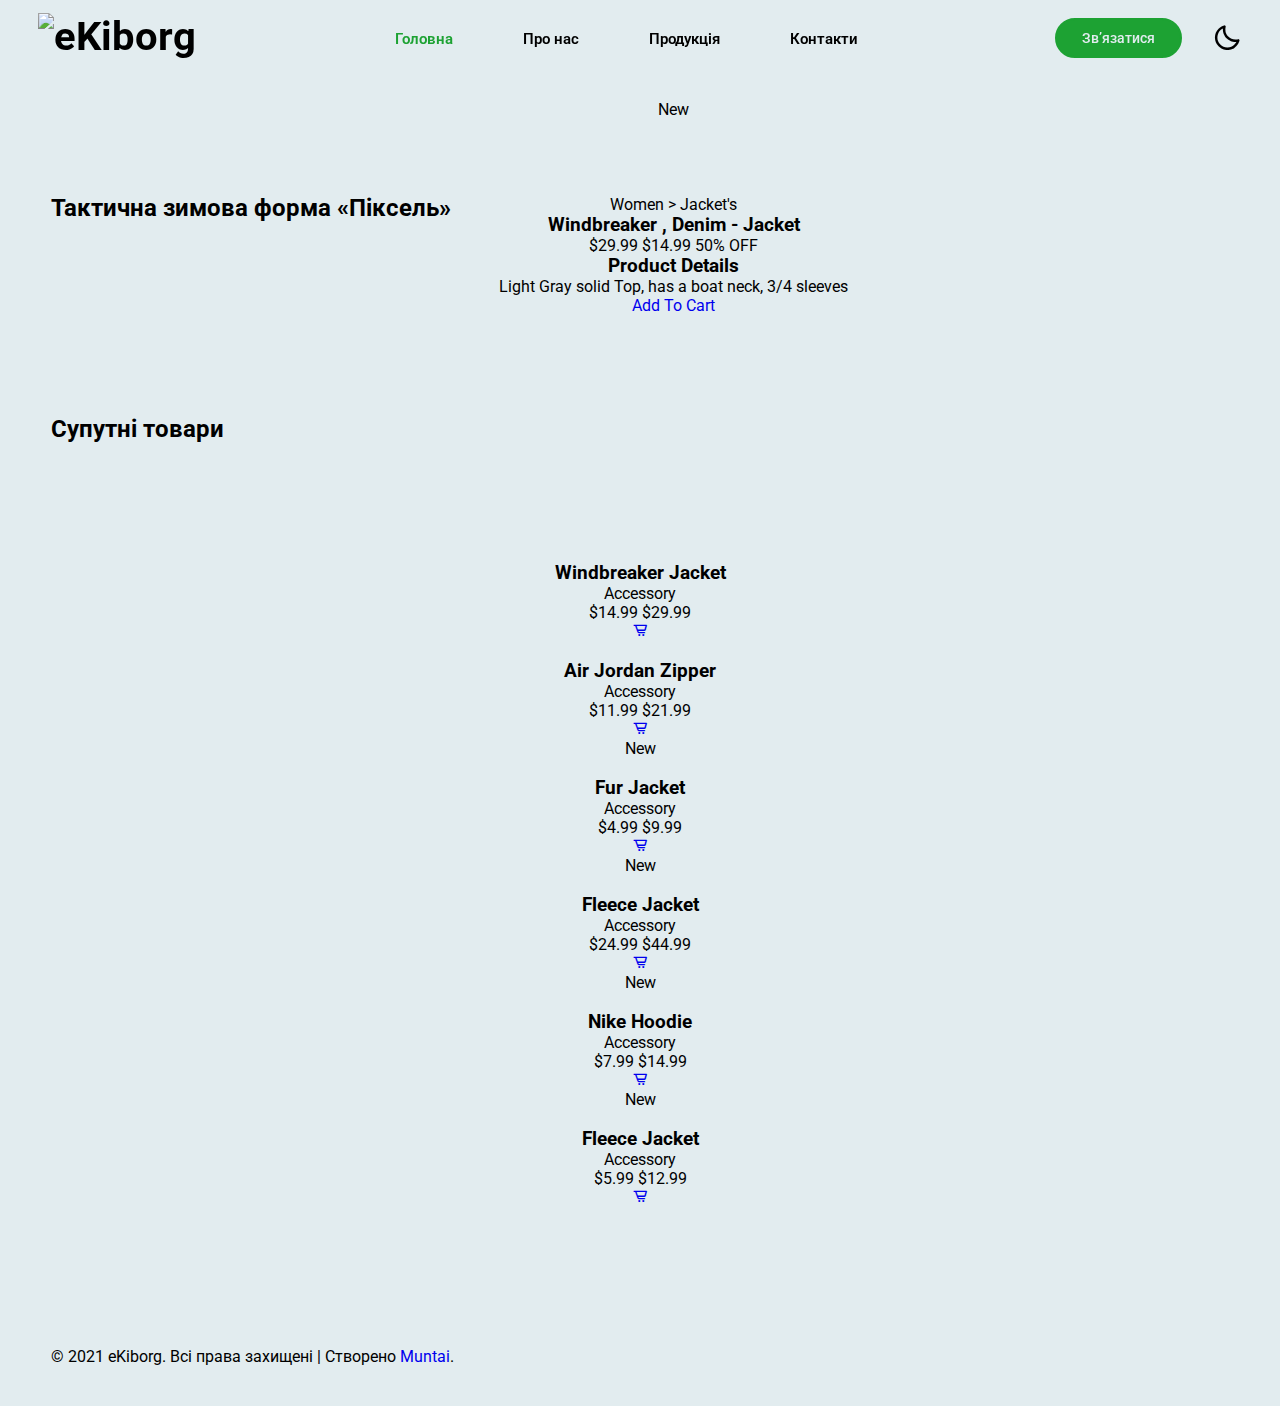
==== kostyum-zimovij.html @ 4fd0fb9d "in work1" ====
<!doctype html>
<html lang="en">
<head>
	<meta charset="UTF-8">
	<meta name="viewport"
	      content="width=device-width, user-scalable=no, initial-scale=1.0, maximum-scale=1.0, minimum-scale=1.0">
	<meta http-equiv="X-UA-Compatible" content="ie=edge">

	<title>eKiborg - Військова форма для захисників України | Тактична форма від українського виробника</title>
  <meta name="title" content="eKiborg - Військова форма для захисників України | Тактична форма від українського виробника">
  <meta name="description" content="Купити військову форму. Тактичний одяг високої якості вироблений в Україні. Ми працюємо тільки з якісними матеріалами, які проходять випробування вогнем і водою! Щоб наші воїни були на 100% захищені!">

  <link rel="stylesheet" href="./css/style.css">

	<!---box icons--->
	<link rel="stylesheet"
		  href="https://unpkg.com/boxicons@latest/css/boxicons.min.css">

	<!---google fonts--->
	<link rel="preconnect" href="https://fonts.googleapis.com">
	<link rel="preconnect" href="https://fonts.gstatic.com" crossorigin>
	<link href="https://fonts.googleapis.com/css2?family=Roboto:wght@100;300;400;500;700;900&display=swap" rel="stylesheet">
</head>
<body>
<!--header-->
	<header>
		<a href="index.html" class="logo">
			<img id="logo" src="./img/logo-ekiborg-black.svg" width="160" height="50" alt="eKiborg black">
		</a>
		<ul class="navlist">
			<li><a href="#" class="active">Головна</a></li>
			<li><a href="#about">Про нас</a></li>
			<li><a href="#shop">Продукція</a></li>
			<li><a href="#contact">Контакти</a></li>
		</ul>
		<div class="h-main">
			<a href="#contact" class="h-btn">Звʼязатися</a>
			<div class="bx bx-menu" id="menu-icon"></div>
			<div class="bx bx-moon" id="darkmode"></div>
		</div>
	</header>

  <!--=============== MAIN ===============-->

			<!--=============== DETAILS ===============-->
			<section class="details section container">
					<h2 class="breadcrumb__title">Тактична зимова форма «Піксель»</h2>
					
					<div class="details__container grid">
							<div class="product__images grid">
									<div class="product__img">
											<div class="details_img-tag">New</div>
											<img src="/img/details-1.png" alt="">
									</div>
									<div class="product__img">
											<img src="/img/details-2.png" alt="">
									</div>
									<div class="product__img">
											<img src="/img/details-3.png" alt="">
									</div>
									<div class="product__img">
											<img src="/img/details-4.png" alt="">
									</div>
							</div>

							<div class="product__info">
									<p class="details__subtitle">Women > Jacket's</p>
									<h3 class="details__title">Windbreaker , Denim - Jacket</h3>

									<div class="details__prices">
											<span class="details__price">$29.99</span>
											<span class="details__discount">$14.99</span>
											<span class="discount__percentage">50% OFF</span>
									</div>

									<div class="details__description">
											<h3 class="description__title">Product Details</h3>
											<div class="description__details">
													<p>Light Gray solid Top, has a boat neck, 3/4 sleeves</p>
											</div>
									</div>
									<a href="#" class="button">Add To Cart</a>
							</div>
					</div>
			</section>

			<!--=============== RELATED PRODUCTS ===============-->
			<section class="related__products section">
					<h2 class="section__title">Супутні товари</h2>

					<div class="new__container container">
							<div class="swiper new-swiper">
									<div class="swiper-wrapper">
											<!--NEW CONTENT 1-->
											<div class="new__content swiper-slide">
													<img src="assets/img/new-1.png" alt="" class="new__img">
													<h3 class="new__title">Windbreaker Jacket</h3>
													<span class="new__subtitle">Accessory</span>

													<div class="new__prices">
															<span class="new__price">$14.99</span>
															<span class="new__discount">$29.99</span>
													</div>

													<a href="details.html" class="button new__button">
															<i class="bx bx-cart-alt new__icon"></i>
													</a>
											</div>
											<!--NEW CONTENT 2-->
											<div class="new__content swiper-slide">
													<!--<div class="new__tag">New</div>-->
													<img src="assets/img/new-2.png" alt="" class="new__img">
													<h3 class="new__title">Air Jordan Zipper</h3>
													<span class="new__subtitle">Accessory</span>

													<div class="new__prices">
															<span class="new__price">$11.99</span>
															<span class="new__discount">$21.99</span>
													</div>

													<a href="details.html" class="button new__button">
															<i class="bx bx-cart-alt new__icon"></i>
													</a>
											</div>
											<!--NEW CONTENT 3-->
											<div class="new__content swiper-slide">
													<div class="new__tag">New</div>
													<img src="assets/img/new-3.png" alt="" class="new__img">
													<h3 class="new__title">Fur Jacket</h3>
													<span class="new__subtitle">Accessory</span>

													<div class="new__prices">
															<span class="new__price">$4.99</span>
															<span class="new__discount">$9.99</span>
													</div>

													<a href="details.html" class="button new__button">
															<i class="bx bx-cart-alt new__icon"></i>
													</a>
											</div>
											<!--NEW CONTENT 4-->
											<div class="new__content swiper-slide">
													<div class="new__tag">New</div>
													<img src="assets/img/new-4.png" alt="" class="new__img">
													<h3 class="new__title">Fleece Jacket</h3>
													<span class="new__subtitle">Accessory</span>

													<div class="new__prices">
															<span class="new__price">$24.99</span>
															<span class="new__discount">$44.99</span>
													</div>

													<a href="details.html" class="button new__button">
															<i class="bx bx-cart-alt new__icon"></i>
													</a>
											</div>
											<!--NEW CONTENT 5-->
											<div class="new__content swiper-slide">
													<div class="new__tag">New</div>
													<img src="assets/img/new-5.png" alt="" class="new__img">
													<h3 class="new__title">Nike Hoodie</h3>
													<span class="new__subtitle">Accessory</span>

													<div class="new__prices">
															<span class="new__price">$7.99</span>
															<span class="new__discount">$14.99</span>
													</div>

													<a href="details.html" class="button new__button">
															<i class="bx bx-cart-alt new__icon"></i>
													</a>
											</div>
											<!--NEW CONTENT 6-->
											<div class="new__content swiper-slide">
													<div class="new__tag">New</div>
													<img src="assets/img/new-6.png" alt="" class="new__img">
													<h3 class="new__title">Fleece Jacket</h3>
													<span class="new__subtitle">Accessory</span>

													<div class="new__prices">
															<span class="new__price">$5.99</span>
															<span class="new__discount">$12.99</span>
													</div>

													<a href="details.html" class="button new__button">
															<i class="bx bx-cart-alt new__icon"></i>
													</a>
											</div>
									</div>
							</div>
					</div>
			</section>


	<!--End section-->
	<section class="end">
		<div class="last-text">
			<p>&copy; 2021 eKiborg. Всі права захищені | Створено <a href="https://muntai.pp.ua" target="_blank" class="link">Muntai</a>.</p>
		</div>
	</section>
	
		<!---scroll top--->
		<!--<a href="#" class="scroll">
			<i class='bx bx-up-arrow-alt' ></i>
		</a>-->
	
	<script src="js/app.js"></script>
</body>
</html>
---- css/style.css ----
* {
	padding: 0;
	margin: 0;
	box-sizing: border-box;
	font-family: 'Roboto', sans-serif;
	text-decoration: none;
	list-style: none;
}

:root {
	--text-color: #000000;
	--bg-color: #e2ecef;
	--main-color: #1da233;
	--second-color: #fff;
	--other-color: #535353;
	--big-font: 5.5rem;
	--h2-font: 1.6rem;
	--p-font: 1.1rem;
}

body {
	background: var(--bg-color);
	color: var(--text-color);

}

header {
	position: fixed;
	top: 0;
	right: 0;
	z-index: 1000;
	width: 100%;
	display: flex;
	align-items: center;
	justify-content: space-between;
	padding: 27px 9%;
	transition: all ease .55s;
}

.logo {
	display: flex;
	align-items: center;
	color: var(--text-color);
	font-size: 40px;
	font-weight: bold;
}


.logo i {
	vertical-align: middle;
	color: var(--main-color);
	font-size: 35px;
	margin-right: 5px;
}

.navlist {
	display: flex;
}

.navlist a {
	font-size: var(--p-font);
	color: var(--text-color);
	font-weight: 600;
	margin: 0 35px;
	transition: all ease .55s;
}

.navlist a:hover {
	color: var(--main-color);
}

.navlist a.active {
	color: var(--main-color);
}

.h-main {
	display: flex;
	align-items: center;
}

.h-btn {
	display: inline-block;
	padding: 10px 25px;
	color: var(--bg-color);
	background: var(--main-color);
	font-size: 14px;
	font-weight: 500;
	border-radius: 25px;
	border: 2px solid var(--main-color);
	margin-right: 20px;
	transition: all ease .55s;
}

.h-btn:hover {
	background: transparent;
	border: 2px solid var(--text-color);
	color: var(--text-color);
}

#menu-icon {
	font-size: 40px;
	color: var(--text-color);
	z-index: 10001;
	cursor: pointer;
	margin: 15px;
	display: none;
}

#darkmode {
	font-size: 30px;
	cursor: pointer;
	color: var(--text-color);
	margin-left: 10px;
}

section{
	padding: 70px 14% 60px;
}

.hero {
	position: relative;
	width: 100%;
	height: 100vh;
	display: grid;
	grid-template-columns: repeat(2, 1fr);
	align-items: center;
	gap: 1rem;
	/*margin-block-start: 32px;*/
}

.hero-img {
	height: 800px;
	width: 800px;
}

.hero-img img {
	width: 100%;
	height: 100%;
	object-fit: contain;
}

.hero-in {
	display: grid;
	grid-template-columns: repeat(auto-fit, minmax(100px, auto));
	align-items: center;
	text-align: center;
	gap: 40px;
}

.hero-text h1 {
	font-size: var(--big-font);
	line-height: 0.9;
	font-weight: 800;
	margin-bottom: 30px;
}

.hero-text h4 {
	margin: 5px 0 20px;
	color: var(--main-color);
	text-transform: uppercase;
	letter-spacing: 10px;
	font-size: 22px;
	font-weight: 400;
}

.hero-text p {
	color: var(--text-color);
	font-size: var(--p-font);
	font-weight: 500;
	line-height: 26px;
	max-width: 550px;
	margin-bottom: 2rem;
}

#hero .scroll {
	display: none;
}

.btn{
	display: inline-block;
	padding: 15px 35px;
	background: var(--other-color);
	color: var(--main-color);
	font-size: var(--p-font);
	font-weight: 500;
	letter-spacing: 1px;
	border-radius: 3rem;
	transition: all .50s ease;
}
.btn i{
	vertical-align: middle;
	margin-left: 9px;
	font-size: 22px;
}
.btn:hover{
	background: var(--main-color);
	color: var(--bg-color);
	box-shadow: var(--main-color) 0px 1px 25px;
}

.box {
	background: var(--second-color);
	padding: 25px 40px;
	border-radius: 2rem;
	box-shadow: rgba(33, 35, 38, 0.1) opx 10px 10px -10px;
	transition: all ease .55s;
	cursor: pointer;
}

.box img {
	max-width: 100%;
	height: auto;
	height: auto;
	border-radius: 2rem;
	margin-bottom: 10px;
}

.box h3 {
	font-size: 17px;
	font-weight: 600;
	margin-bottom: 7px;
}

.box h5 {
	color: var(--main-color);
	font-size: 15px;
	font-weight: 400;
	letter-spacing: 4px;
	margin-bottom: 10px;
}
.box h6 {
	font-size: 18px;
}

.box:hover {
	transform: translateY(-5px) scale(1.1);
}

.down-arrow {
	position: absolute;
	bottom: 3.5rem;
	right: 9%;
}

.down-arrow i {
	padding: 14px;
	color: var(--bg-color);
	background: var(--text-color);
	font-size: 25px;
	border-radius: 3rem;
	cursor: pointer;
	transition: all ease .55s;
}

.down-arrow i:hover {
	color: var(--text-color);
	background: var(--main-color);
	transform: translateY(5px);
}

body.color {
	--text-color: #fff;
	--bg-color: #08162a;
	--second-color: #2b3544;
}

/*Body*/

.container{
	padding: 30px 14% 70px;
	display: grid;
	grid-template-columns: repeat(auto-fit, minmax(300px, auto));
	gap: 2rem;
	text-align: center;
	margin-block-start: 70px;

}
.container-box{
	padding: 25px 25px 25px 25px;
	background: var(--second-color);
	border-radius: 3rem;
}
.container-box img{
	width: 100%;
	max-width: 50px;
	height: auto;
}
.container-box h3{
	font-size: 21px;
	font-weight: bold;
	margin: 16px 0;
}
.container-box i{
	font-size: 34px;
	font-weight: bold;
	margin: 6px 0;
}
.container-box a{
	color: var(--text-color);
	font-size: var(--p-font);
	letter-spacing: 1px;
	transition: all .50s ease;
}
.container-box a:hover{
	color: var(--main-color);
}

.work {
	margin-block-start: 70px;
}

.about{
	display: grid;
	grid-template-columns: repeat(2, 1fr);
	align-items: center;
	gap: 4rem;
	margin-block-start: 72px
}
.about-img img{
	width: 100%;
	height: auto;
	border-radius: 2rem;
}
.about-text h2{
	font-size: var(--bg-color);
	line-height: 1.3;
	margin-bottom: 2rem;
	font-size: var(--h2-font);

}
.about-text p{
	color: var(--text-color);
	font-size: var(--p-font);
	line-height: 30px;
	margin-bottom: 3rem;
}

.middle-text{
	text-align: center;
}
.middle-text h4{
	font-size: 20px;
	font-weight: 700;
	margin-bottom: 10px;
	color: var(--main-color);
}
.middle-text h2{
	font-size: var(--h2-font);
}
.shop-content{
	display: grid;
	grid-template-columns: repeat(auto-fit, minmax(300px, auto));
	gap: 2rem;
	align-items: center;
	margin-top: 4rem;
}
.row{
	position: relative;
	padding: 10px 35px 40px;
	background: var(--second-color);
	border-radius: 3rem;
}
.row img{
	width: 100%;
	height: auto;
	transition: transform .50s ease;
	cursor: pointer;
}
.row h3{
	font-size: 18px;
	margin-bottom: 5px;
	font-weight: 700;
	text-align: center;
	margin-bottom: 10px;
}
.row p{
	color: var(--other-color);
	font-size: var(--p-font);
	line-height: 30px;
	margin-bottom: 1.1rem;
}
.in-text{
	display: flex;
	align-items: center;
	justify-content: center;
}
.in-text .price h6{
	font-size: 17px;
	color: var(--main-color);
	font-weight: 600;
}
.in-text .s-btnn a{
	display: inline-block;
	padding: 9px 23px;
	background: var(--bg-color);
	color: var(--main-color);
	font-size: 14px;
	font-weight: 500;
	letter-spacing: 1px;
	border-radius: 3rem;
	transition: all .50s ease;
}
.in-text .s-btnn a:hover{
	background: var(--main-color);
	color: var(--bg-color);
	box-shadow: var(--main-color) 0px 1px 25px;
}
.top-icon{
	position: absolute;
	top: 30px;
	left: 35px;
}
.top-icon i{
	font-size: 22px;
	color: var(--main-color);
}
.row-btn{
	text-align: center;
	margin-top: 6rem;
}
.row img:hover{
	transform: scale(1.1);
}

.review-content{
	display: grid;
	grid-template-columns: repeat(auto-fit, minmax(300px, auto));
	gap: 2rem;
	align-items: center;
	margin-top: 4rem;
}
.box{
	padding: 15px;
	background: var(--second-color);
	border-radius: 2rem;
}
.box p{
	color: var(--second-color);
	font-size: var(--p-font);
	line-height: 30px;
	margin-bottom: 1.5rem;
}
.in-box{
	display: flex;
	align-items: center;
	gap: 30px;
}
.bx-img img{
	width: 100%;
	height: auto;
	border-radius: 3rem;
}
.bxx-text h4{
	margin: 5px 0;
	font-size: 18px;
}
.bxx-text h5{
	color: var(--second-color);
	font-size: 14px;
	font-weight: 500;
	letter-spacing: 1px;
	margin-bottom: 10px;
}
.ratings i{
	color: var(--main-color);
	font-size: 18px;
	margin-right: 5px;
}

.new-content{
	display: grid;
	grid-template-columns: repeat(auto-fit, minmax(200px, auto));
	gap: 1.3rem;
	align-items: center;
	margin-top: 4rem;
	text-align: center;
}

.center-text{
	text-align: center;
	margin-bottom: 4rem;
}
.center-text h2{
	font-size: var(--h2-font);
	margin-bottom: 10px;
}

.contact-content{
	display: flex;
	align-items: center;
	flex-wrap: wrap;
	flex-direction: column;
}
.contact-img{
	display: flex;
	flex-wrap: wrap;
	text-align: center;
	gap: 4rem;
	margin-bottom: 5rem;
}
.contact-img img{
	width: 100%;
	max-width: 200px;
	height: auto;
	cursor: pointer;
	transition: all .50s ease;
}
.contact-img img:hover{
	transform: scale(0.9);
}
.contact-text{
	text-align: center;
	margin-bottom: 4rem;
}
.contact-text h2{
	font-size: var(--h2-font);
	margin-bottom: 10px;
}
.contact-text p{
	color: var(--other-color);
	font-size: var(--p-font);
	max-width: 950px;
	line-height: 30px;
	margin-bottom: 3rem;
}
.social i{
	display: inline-block;
	font-size: 32px;
	color: var(--other-color);
	margin: 0 20px;
	transition: all .50s ease;
}
.social .clr i {
	color: var(--other-color);
}
.social i:hover{
	color: var(--main-color);
}
.details{
	display: flex;
	flex-wrap: wrap;
	align-items: center;
	gap: 3rem;
}
.main-d a{
	display: flex;
	align-items: center;
	color: var(--text-color);
	font-size: 20px;
	font-weight: 600;
}
.main-d i{
	vertical-align: middle;
	margin-right: 12px;
	font-size: 28px;
	color: var(--main-color);
}

.scroll{
	position: fixed;
	bottom: 2.2rem;
	border-top: 2rem;
	right: 3.2rem;
}

.scroll i{
	padding: 14px;
	color: var(--bg-color);
	background: var(--text-color);
	font-size: 25px;
	border-radius: 3rem;
	cursor: pointer;
	transition: all ease .55s;
}

.scroll i:hover {
	color: var(--text-color);
	background: var(--main-color);
	transform: translateY(5px);
}





@media (max-width: 1600px) {
	header {
		padding: 13px 3%;
	}

	section {
		padding: 0 5%;
	}

}

@media (max-width: 1470px) {
	.hero-img {
		height: 700px;
		width: 700px;
	}

	section{
		padding: 50px 4% 40px;
		transition: .2s;
	}
	.container {
		padding: 30px 4% 50px;
	}
}

@media (max-width: 1400px) {
	:root {
		--big-font: 4rem;
		--p-font: 15px;
	}

	.box h3 {
		font-size: 20px;
		margin-bottom: 2px;
	}

	.box h5 {
		font-size: 18px;
	}


	.hero-img {
		width: 600px;
		height: 600px;
	}
}

@media (max-width: 1230px) {
	.hero {
		grid-template-columns: 1fr;
		height: auto;
	}

	.hero-text {
		order: 2;
	}

	section {
		padding: 50px 5%;
	}

	.hero-img {
		margin: auto;
		height: auto;
		width: auto;
	}

	.hero-img img {
		width: 100%;
		height: auto;
		max-width: 650px;
	}

	.down-arrow {
		display: none;
	}
}

@media (max-width: 1070px) {
	header {
		padding: 10px 3%;
		background: var(--second-color);
	}

	#menu-icon {
		display: initial;
	}

	.navlist {
		position: absolute;
		top: -700px;
		left: 0;
		right: 0;
		display: flex;
		flex-direction: column;
		background: #000;
		transition: all ease .55s;
		text-align: center;
	}

	.navlist a {
		display: block;
		font-size: 23px;
		font-weight: 400;
		margin: .8rem 1.8rem;
		color: var(--second-color);
	}

	.navlist.open {
		top: 100%;
	}
}

@media (max-width: 860px){
	.home{
		grid-template-columns: 1fr;
		height: 118vh;
	}
	.home-text{
		padding-top: 60px;
	}
	.home-img{
		text-align: center;
	}
	.about{
		grid-template-columns: 1fr;
	}
	.about-img{
		text-align: center;
	}
}

@media (max-width: 600px) {
	.hero-in {
		grid-template-columns: repeat(auto-fit, minmax(250px, auto));
		gap: 18px;
	}

	.box {
		padding: 10px 20px;
	}

	.h-btn {
		padding: 6px 14px;
		margin-right: 8px;
	}

	:root {
		--big-font: 3rem;
		--p-font: 14px;
	}

	.logo {
		font-size: 32px;
	}

	#menu-icon {
		margin-right: 5px;
	}
}

@media (max-width: 520px){
	.contact-img{
		gap: 1.5rem;
	}
	.contact-img img{
		width: 100%;
		max-width: 170px;
		height: auto;
	}
	.social i{
		margin: 0 10px;
	}
	.contact-text p{
		max-width: 100%;
	}
	.details{
		gap: 1.5rem;
	}
}
@media (max-width: 475px){
	:root{
		--big-font: 2.8rem;
		--h2-font: 2rem;
	}
}

@media (max-width: 440px){
	.home{
		height: 110vh;
		gap: 0.1rem;
	}
}
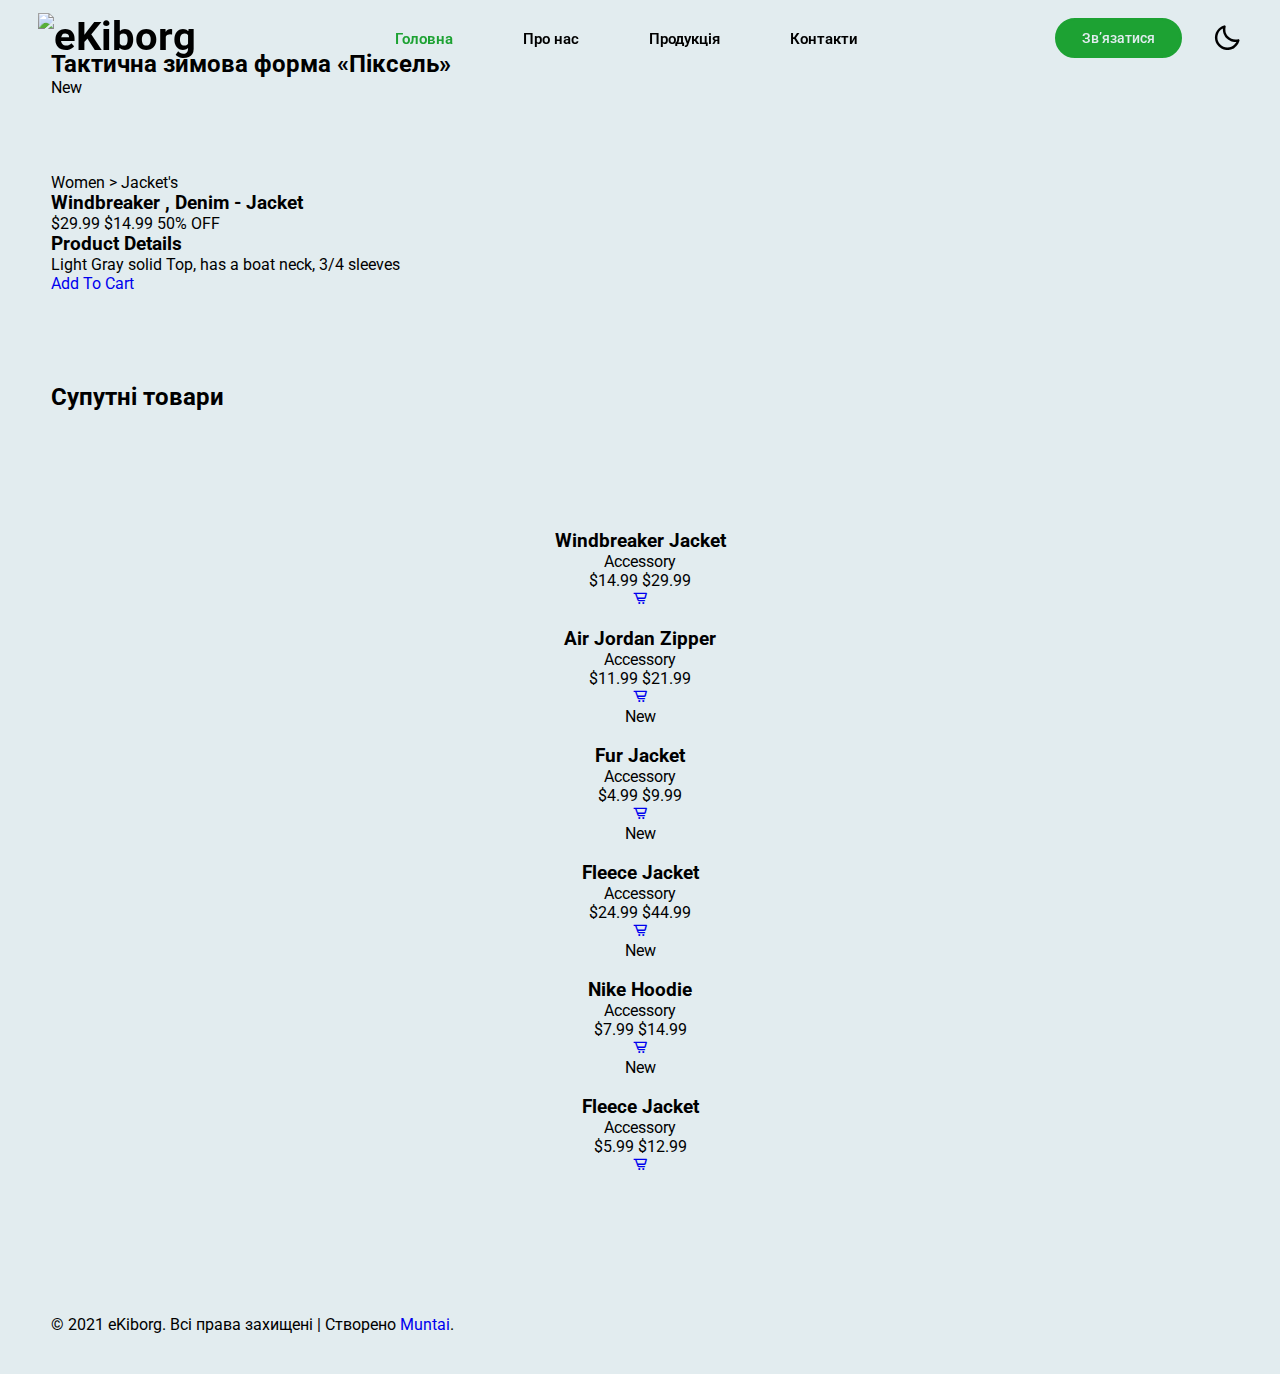
==== commit aa49583d: "in work 2" ====
--- a/kostyum-zimovij.html
+++ b/kostyum-zimovij.html
@@ -43,153 +43,153 @@
   <!--=============== MAIN ===============-->
 
 			<!--=============== DETAILS ===============-->
-			<section class="details section container">
-					<h2 class="breadcrumb__title">Тактична зимова форма «Піксель»</h2>
-					
-					<div class="details__container grid">
-							<div class="product__images grid">
-									<div class="product__img">
-											<div class="details_img-tag">New</div>
-											<img src="/img/details-1.png" alt="">
-									</div>
-									<div class="product__img">
-											<img src="/img/details-2.png" alt="">
-									</div>
-									<div class="product__img">
-											<img src="/img/details-3.png" alt="">
-									</div>
-									<div class="product__img">
-											<img src="/img/details-4.png" alt="">
-									</div>
-							</div>
-
-							<div class="product__info">
-									<p class="details__subtitle">Women > Jacket's</p>
-									<h3 class="details__title">Windbreaker , Denim - Jacket</h3>
-
-									<div class="details__prices">
-											<span class="details__price">$29.99</span>
-											<span class="details__discount">$14.99</span>
-											<span class="discount__percentage">50% OFF</span>
-									</div>
-
-									<div class="details__description">
-											<h3 class="description__title">Product Details</h3>
-											<div class="description__details">
-													<p>Light Gray solid Top, has a boat neck, 3/4 sleeves</p>
-											</div>
-									</div>
-									<a href="#" class="button">Add To Cart</a>
+	<section class="product">
+			<h2 class="breadcrumb__title">Тактична зимова форма «Піксель»</h2>
+			
+			<div class="details__container grid">
+					<div class="product__images grid">
+							<div class="product__img">
+									<div class="details_img-tag">New</div>
+									<img src="/img/details-1.png" alt="">
+							</div>
+							<div class="product__img">
+									<img src="/img/details-2.png" alt="">
+							</div>
+							<div class="product__img">
+									<img src="/img/details-3.png" alt="">
+							</div>
+							<div class="product__img">
+									<img src="/img/details-4.png" alt="">
 							</div>
 					</div>
-			</section>
-
-			<!--=============== RELATED PRODUCTS ===============-->
-			<section class="related__products section">
-					<h2 class="section__title">Супутні товари</h2>
-
-					<div class="new__container container">
-							<div class="swiper new-swiper">
-									<div class="swiper-wrapper">
-											<!--NEW CONTENT 1-->
-											<div class="new__content swiper-slide">
-													<img src="assets/img/new-1.png" alt="" class="new__img">
-													<h3 class="new__title">Windbreaker Jacket</h3>
-													<span class="new__subtitle">Accessory</span>
-
-													<div class="new__prices">
-															<span class="new__price">$14.99</span>
-															<span class="new__discount">$29.99</span>
-													</div>
-
-													<a href="details.html" class="button new__button">
-															<i class="bx bx-cart-alt new__icon"></i>
-													</a>
-											</div>
-											<!--NEW CONTENT 2-->
-											<div class="new__content swiper-slide">
-													<!--<div class="new__tag">New</div>-->
-													<img src="assets/img/new-2.png" alt="" class="new__img">
-													<h3 class="new__title">Air Jordan Zipper</h3>
-													<span class="new__subtitle">Accessory</span>
-
-													<div class="new__prices">
-															<span class="new__price">$11.99</span>
-															<span class="new__discount">$21.99</span>
-													</div>
-
-													<a href="details.html" class="button new__button">
-															<i class="bx bx-cart-alt new__icon"></i>
-													</a>
-											</div>
-											<!--NEW CONTENT 3-->
-											<div class="new__content swiper-slide">
-													<div class="new__tag">New</div>
-													<img src="assets/img/new-3.png" alt="" class="new__img">
-													<h3 class="new__title">Fur Jacket</h3>
-													<span class="new__subtitle">Accessory</span>
-
-													<div class="new__prices">
-															<span class="new__price">$4.99</span>
-															<span class="new__discount">$9.99</span>
-													</div>
-
-													<a href="details.html" class="button new__button">
-															<i class="bx bx-cart-alt new__icon"></i>
-													</a>
-											</div>
-											<!--NEW CONTENT 4-->
-											<div class="new__content swiper-slide">
-													<div class="new__tag">New</div>
-													<img src="assets/img/new-4.png" alt="" class="new__img">
-													<h3 class="new__title">Fleece Jacket</h3>
-													<span class="new__subtitle">Accessory</span>
-
-													<div class="new__prices">
-															<span class="new__price">$24.99</span>
-															<span class="new__discount">$44.99</span>
-													</div>
-
-													<a href="details.html" class="button new__button">
-															<i class="bx bx-cart-alt new__icon"></i>
-													</a>
-											</div>
-											<!--NEW CONTENT 5-->
-											<div class="new__content swiper-slide">
-													<div class="new__tag">New</div>
-													<img src="assets/img/new-5.png" alt="" class="new__img">
-													<h3 class="new__title">Nike Hoodie</h3>
-													<span class="new__subtitle">Accessory</span>
-
-													<div class="new__prices">
-															<span class="new__price">$7.99</span>
-															<span class="new__discount">$14.99</span>
-													</div>
-
-													<a href="details.html" class="button new__button">
-															<i class="bx bx-cart-alt new__icon"></i>
-													</a>
-											</div>
-											<!--NEW CONTENT 6-->
-											<div class="new__content swiper-slide">
-													<div class="new__tag">New</div>
-													<img src="assets/img/new-6.png" alt="" class="new__img">
-													<h3 class="new__title">Fleece Jacket</h3>
-													<span class="new__subtitle">Accessory</span>
-
-													<div class="new__prices">
-															<span class="new__price">$5.99</span>
-															<span class="new__discount">$12.99</span>
-													</div>
-
-													<a href="details.html" class="button new__button">
-															<i class="bx bx-cart-alt new__icon"></i>
-													</a>
-											</div>
-									</div>
-							</div>
+
+					<div class="product__info">
+							<p class="details__subtitle">Women > Jacket's</p>
+							<h3 class="details__title">Windbreaker , Denim - Jacket</h3>
+
+							<div class="details__prices">
+									<span class="details__price">$29.99</span>
+									<span class="details__discount">$14.99</span>
+									<span class="discount__percentage">50% OFF</span>
+							</div>
+
+							<div class="details__description">
+									<h3 class="description__title">Product Details</h3>
+									<div class="description__details">
+											<p>Light Gray solid Top, has a boat neck, 3/4 sleeves</p>
+									</div>
+							</div>
+							<a href="#" class="button">Add To Cart</a>
 					</div>
-			</section>
+			</div>
+	</section>
+
+	<!--=============== RELATED PRODUCTS ===============-->
+	<section class="related__products section">
+			<h2 class="section__title">Супутні товари</h2>
+
+			<div class="new__container container">
+					<div class="swiper new-swiper">
+							<div class="swiper-wrapper">
+									<!--NEW CONTENT 1-->
+									<div class="new__content swiper-slide">
+											<img src="assets/img/new-1.png" alt="" class="new__img">
+											<h3 class="new__title">Windbreaker Jacket</h3>
+											<span class="new__subtitle">Accessory</span>
+
+											<div class="new__prices">
+													<span class="new__price">$14.99</span>
+													<span class="new__discount">$29.99</span>
+											</div>
+
+											<a href="details.html" class="button new__button">
+													<i class="bx bx-cart-alt new__icon"></i>
+											</a>
+									</div>
+									<!--NEW CONTENT 2-->
+									<div class="new__content swiper-slide">
+											<!--<div class="new__tag">New</div>-->
+											<img src="assets/img/new-2.png" alt="" class="new__img">
+											<h3 class="new__title">Air Jordan Zipper</h3>
+											<span class="new__subtitle">Accessory</span>
+
+											<div class="new__prices">
+													<span class="new__price">$11.99</span>
+													<span class="new__discount">$21.99</span>
+											</div>
+
+											<a href="details.html" class="button new__button">
+													<i class="bx bx-cart-alt new__icon"></i>
+											</a>
+									</div>
+									<!--NEW CONTENT 3-->
+									<div class="new__content swiper-slide">
+											<div class="new__tag">New</div>
+											<img src="assets/img/new-3.png" alt="" class="new__img">
+											<h3 class="new__title">Fur Jacket</h3>
+											<span class="new__subtitle">Accessory</span>
+
+											<div class="new__prices">
+													<span class="new__price">$4.99</span>
+													<span class="new__discount">$9.99</span>
+											</div>
+
+											<a href="details.html" class="button new__button">
+													<i class="bx bx-cart-alt new__icon"></i>
+											</a>
+									</div>
+									<!--NEW CONTENT 4-->
+									<div class="new__content swiper-slide">
+											<div class="new__tag">New</div>
+											<img src="assets/img/new-4.png" alt="" class="new__img">
+											<h3 class="new__title">Fleece Jacket</h3>
+											<span class="new__subtitle">Accessory</span>
+
+											<div class="new__prices">
+													<span class="new__price">$24.99</span>
+													<span class="new__discount">$44.99</span>
+											</div>
+
+											<a href="details.html" class="button new__button">
+													<i class="bx bx-cart-alt new__icon"></i>
+											</a>
+									</div>
+									<!--NEW CONTENT 5-->
+									<div class="new__content swiper-slide">
+											<div class="new__tag">New</div>
+											<img src="assets/img/new-5.png" alt="" class="new__img">
+											<h3 class="new__title">Nike Hoodie</h3>
+											<span class="new__subtitle">Accessory</span>
+
+											<div class="new__prices">
+													<span class="new__price">$7.99</span>
+													<span class="new__discount">$14.99</span>
+											</div>
+
+											<a href="details.html" class="button new__button">
+													<i class="bx bx-cart-alt new__icon"></i>
+											</a>
+									</div>
+									<!--NEW CONTENT 6-->
+									<div class="new__content swiper-slide">
+											<div class="new__tag">New</div>
+											<img src="assets/img/new-6.png" alt="" class="new__img">
+											<h3 class="new__title">Fleece Jacket</h3>
+											<span class="new__subtitle">Accessory</span>
+
+											<div class="new__prices">
+													<span class="new__price">$5.99</span>
+													<span class="new__discount">$12.99</span>
+											</div>
+
+											<a href="details.html" class="button new__button">
+													<i class="bx bx-cart-alt new__icon"></i>
+											</a>
+									</div>
+							</div>
+					</div>
+			</div>
+	</section>
 
 
 	<!--End section-->
--- a/css/style.css
+++ b/css/style.css
@@ -581,8 +581,6 @@
 
 
 
-
-
 @media (max-width: 1600px) {
 	header {
 		padding: 13px 3%;
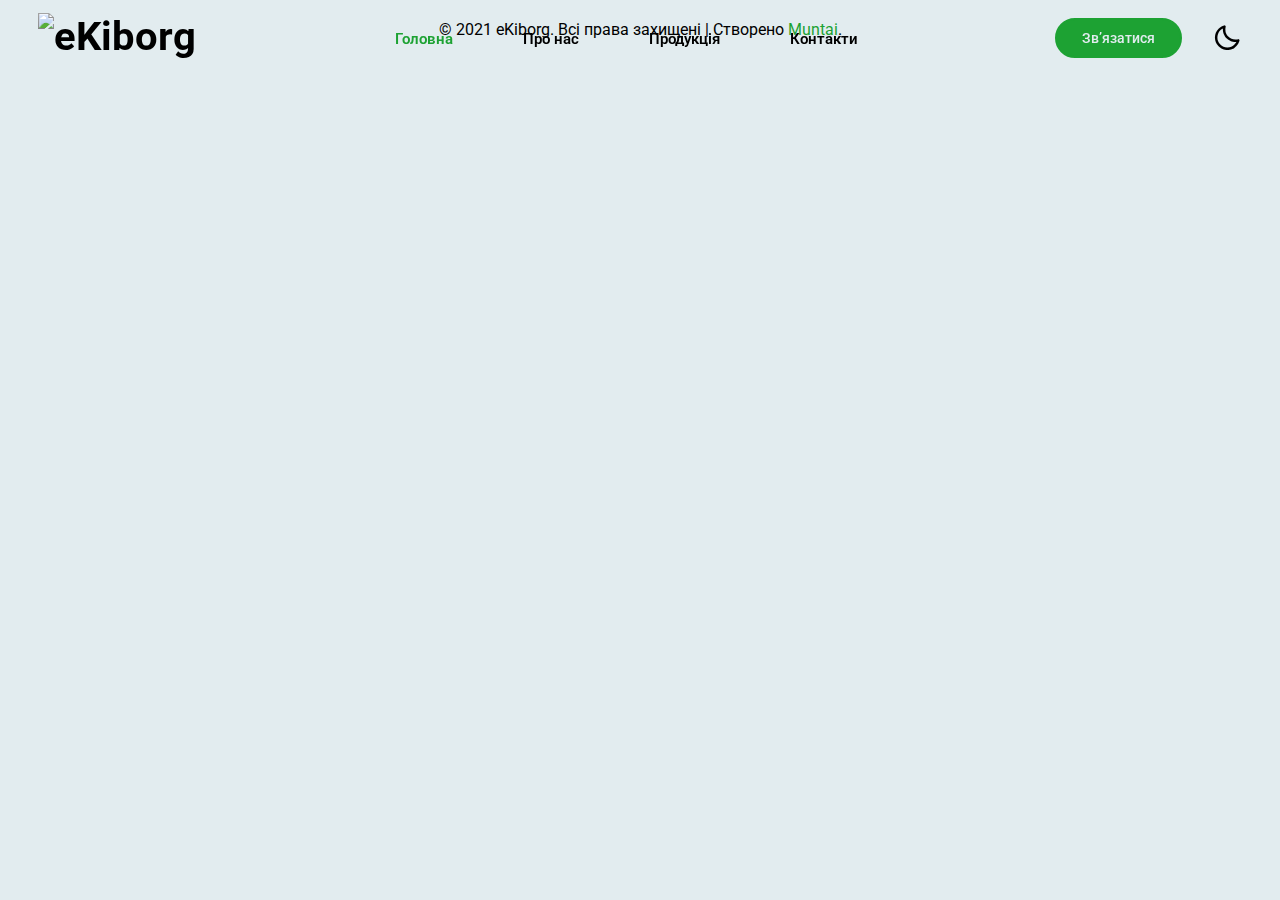
==== commit 108821e2: "in home3" ====
--- a/kostyum-zimovij.html
+++ b/kostyum-zimovij.html
@@ -11,15 +11,23 @@
   <meta name="description" content="Купити військову форму. Тактичний одяг високої якості вироблений в Україні. Ми працюємо тільки з якісними матеріалами, які проходять випробування вогнем і водою! Щоб наші воїни були на 100% захищені!">
 
   <link rel="stylesheet" href="./css/style.css">
+	<link rel="stylesheet" href="./css/product.css">
+
+	<link rel="stylesheet" href="https://cdnjs.cloudflare.com/ajax/libs/font-awesome/5.15.1/css/all.min.css" integrity="sha512-+4zCK9k+qNFUR5X+cKL9EIR+ZOhtIloNl9GIKS57V1MyNsYpYcUrUeQc9vNfzsWfV28IaLL3i96P9sdNyeRssA==" crossorigin="anonymous" />
 
 	<!---box icons--->
 	<link rel="stylesheet"
 		  href="https://unpkg.com/boxicons@latest/css/boxicons.min.css">
 
+	<link rel="stylesheet" href="/css/swiper-bundle.min.css">
+
 	<!---google fonts--->
 	<link rel="preconnect" href="https://fonts.googleapis.com">
 	<link rel="preconnect" href="https://fonts.gstatic.com" crossorigin>
 	<link href="https://fonts.googleapis.com/css2?family=Roboto:wght@100;300;400;500;700;900&display=swap" rel="stylesheet">
+
+
+
 </head>
 <body>
 <!--header-->
@@ -40,170 +48,26 @@
 		</div>
 	</header>
 
-  <!--=============== MAIN ===============-->
 
-			<!--=============== DETAILS ===============-->
-	<section class="product">
-			<h2 class="breadcrumb__title">Тактична зимова форма «Піксель»</h2>
-			
-			<div class="details__container grid">
-					<div class="product__images grid">
-							<div class="product__img">
-									<div class="details_img-tag">New</div>
-									<img src="/img/details-1.png" alt="">
-							</div>
-							<div class="product__img">
-									<img src="/img/details-2.png" alt="">
-							</div>
-							<div class="product__img">
-									<img src="/img/details-3.png" alt="">
-							</div>
-							<div class="product__img">
-									<img src="/img/details-4.png" alt="">
-							</div>
-					</div>
 
-					<div class="product__info">
-							<p class="details__subtitle">Women > Jacket's</p>
-							<h3 class="details__title">Windbreaker , Denim - Jacket</h3>
 
-							<div class="details__prices">
-									<span class="details__price">$29.99</span>
-									<span class="details__discount">$14.99</span>
-									<span class="discount__percentage">50% OFF</span>
-							</div>
 
-							<div class="details__description">
-									<h3 class="description__title">Product Details</h3>
-									<div class="description__details">
-											<p>Light Gray solid Top, has a boat neck, 3/4 sleeves</p>
-									</div>
-							</div>
-							<a href="#" class="button">Add To Cart</a>
-					</div>
-			</div>
-	</section>
-
-	<!--=============== RELATED PRODUCTS ===============-->
-	<section class="related__products section">
-			<h2 class="section__title">Супутні товари</h2>
-
-			<div class="new__container container">
-					<div class="swiper new-swiper">
-							<div class="swiper-wrapper">
-									<!--NEW CONTENT 1-->
-									<div class="new__content swiper-slide">
-											<img src="assets/img/new-1.png" alt="" class="new__img">
-											<h3 class="new__title">Windbreaker Jacket</h3>
-											<span class="new__subtitle">Accessory</span>
-
-											<div class="new__prices">
-													<span class="new__price">$14.99</span>
-													<span class="new__discount">$29.99</span>
-											</div>
-
-											<a href="details.html" class="button new__button">
-													<i class="bx bx-cart-alt new__icon"></i>
-											</a>
-									</div>
-									<!--NEW CONTENT 2-->
-									<div class="new__content swiper-slide">
-											<!--<div class="new__tag">New</div>-->
-											<img src="assets/img/new-2.png" alt="" class="new__img">
-											<h3 class="new__title">Air Jordan Zipper</h3>
-											<span class="new__subtitle">Accessory</span>
-
-											<div class="new__prices">
-													<span class="new__price">$11.99</span>
-													<span class="new__discount">$21.99</span>
-											</div>
-
-											<a href="details.html" class="button new__button">
-													<i class="bx bx-cart-alt new__icon"></i>
-											</a>
-									</div>
-									<!--NEW CONTENT 3-->
-									<div class="new__content swiper-slide">
-											<div class="new__tag">New</div>
-											<img src="assets/img/new-3.png" alt="" class="new__img">
-											<h3 class="new__title">Fur Jacket</h3>
-											<span class="new__subtitle">Accessory</span>
-
-											<div class="new__prices">
-													<span class="new__price">$4.99</span>
-													<span class="new__discount">$9.99</span>
-											</div>
-
-											<a href="details.html" class="button new__button">
-													<i class="bx bx-cart-alt new__icon"></i>
-											</a>
-									</div>
-									<!--NEW CONTENT 4-->
-									<div class="new__content swiper-slide">
-											<div class="new__tag">New</div>
-											<img src="assets/img/new-4.png" alt="" class="new__img">
-											<h3 class="new__title">Fleece Jacket</h3>
-											<span class="new__subtitle">Accessory</span>
-
-											<div class="new__prices">
-													<span class="new__price">$24.99</span>
-													<span class="new__discount">$44.99</span>
-											</div>
-
-											<a href="details.html" class="button new__button">
-													<i class="bx bx-cart-alt new__icon"></i>
-											</a>
-									</div>
-									<!--NEW CONTENT 5-->
-									<div class="new__content swiper-slide">
-											<div class="new__tag">New</div>
-											<img src="assets/img/new-5.png" alt="" class="new__img">
-											<h3 class="new__title">Nike Hoodie</h3>
-											<span class="new__subtitle">Accessory</span>
-
-											<div class="new__prices">
-													<span class="new__price">$7.99</span>
-													<span class="new__discount">$14.99</span>
-											</div>
-
-											<a href="details.html" class="button new__button">
-													<i class="bx bx-cart-alt new__icon"></i>
-											</a>
-									</div>
-									<!--NEW CONTENT 6-->
-									<div class="new__content swiper-slide">
-											<div class="new__tag">New</div>
-											<img src="assets/img/new-6.png" alt="" class="new__img">
-											<h3 class="new__title">Fleece Jacket</h3>
-											<span class="new__subtitle">Accessory</span>
-
-											<div class="new__prices">
-													<span class="new__price">$5.99</span>
-													<span class="new__discount">$12.99</span>
-											</div>
-
-											<a href="details.html" class="button new__button">
-													<i class="bx bx-cart-alt new__icon"></i>
-											</a>
-									</div>
-							</div>
-					</div>
-			</div>
-	</section>
 
 
 	<!--End section-->
 	<section class="end">
-		<div class="last-text">
-			<p>&copy; 2021 eKiborg. Всі права захищені | Створено <a href="https://muntai.pp.ua" target="_blank" class="link">Muntai</a>.</p>
+		<div class="footer__copy">
+			<p class="last_text"> &copy; 2021 eKiborg. Всі права захищені | Створено <a href="https://muntai.pp.ua" target="_blank" class="link">Muntai</a>.</p>
 		</div>
 	</section>
 	
-		<!---scroll top--->
-		<!--<a href="#" class="scroll">
-			<i class='bx bx-up-arrow-alt' ></i>
-		</a>-->
+
 	
 	<script src="js/app.js"></script>
+	<script src="js/product.js"></script>
+	
+	<!--=============== SWIPER JS ===============-->
+	<script src="/js/swiper-bundle.min.js"></script>
+
 </body>
 </html>--- a/css/style.css
+++ b/css/style.css
@@ -10,12 +10,45 @@
 :root {
 	--text-color: #000000;
 	--bg-color: #e2ecef;
+	--title-color: hsl(250, 8%, 15%);
 	--main-color: #1da233;
 	--second-color: #fff;
 	--other-color: #535353;
+	--body-color: hsl(250, 60%, 98%);
+	--container-color: #fff;
+	--shadow: hsla(0, 0%, 15%, .1);
+  --scroll-bar-color: hsl(250, 12%, 90%);
+  --scroll-thumb-color: hsl(250, 12%, 80%);
 	--big-font: 5.5rem;
+	--h1-font: 4rem;
 	--h2-font: 1.6rem;
 	--p-font: 1.1rem;
+	/*========== Font and typography ==========*/
+	--body-font: 'Poppins', sans-serif;
+	--biggest-font-size: 4rem;
+	--h1-font-size: 2.25rem;
+	--h2-font-size: 1.5rem;
+	--h3-font-size: 1.25rem;
+	--normal-font-size: 1rem;
+	--small-font-size: .875rem;
+	--smaller-font-size: .813rem;
+
+	/*========== Font weight ==========*/
+	--font-medium: 500;
+	--font-bold: 600;
+
+	/*========== Margenes Bottom ==========*/
+	--mb-0-5: .5rem;
+	--mb-0-75: .75rem;
+	--mb-1: 1rem;
+	--mb-1-5: 1.5rem;
+	--mb-2: 2rem;
+	--mb-2-5: 2.5rem;
+	--mb-3: 3rem;
+
+	/*========== z index ==========*/
+	--z-tooltip: 10;
+	--z-fixed: 100;
 }
 
 body {
@@ -172,9 +205,7 @@
 	margin-bottom: 2rem;
 }
 
-#hero .scroll {
-	display: none;
-}
+
 
 .btn{
 	display: inline-block;
@@ -266,6 +297,7 @@
 
 /*Body*/
 
+
 .container{
 	padding: 30px 14% 70px;
 	display: grid;
@@ -556,14 +588,20 @@
 	color: var(--main-color);
 }
 
-.scroll{
+/*=============== SCROLL UP ===============*/
+
+.scrollup {
 	position: fixed;
-	bottom: 2.2rem;
+	right: 3.2rem;
+	bottom: -30%;
 	border-top: 2rem;
-	right: 3.2rem;
-}
-
-.scroll i{
+	display: inline-flex;
+	z-index: 10;
+	opacity: .8;
+	transition: .4s;
+}
+
+.scrollup i{
 	padding: 14px;
 	color: var(--bg-color);
 	background: var(--text-color);
@@ -573,11 +611,59 @@
 	transition: all ease .55s;
 }
 
-.scroll i:hover {
+.scrollup i:hover {
+	opacity: 1;
 	color: var(--text-color);
 	background: var(--main-color);
 	transform: translateY(5px);
 }
+
+/*.scrollup__icon {
+	font-size: 1.5rem;
+	color: #fff;
+}*/
+
+/* Show Scroll Up*/
+.show-scroll {
+	bottom: 3rem;
+}
+
+.scrollup__icon {
+	font-size: 1.5rem;
+	color: #fff;
+}
+
+/* Show Scroll Up*/
+.show-scroll {
+	bottom: 3rem;
+}
+
+.end {
+	padding: 20px 15%;
+	display: block;
+	text-align: center;
+	background: var(--bg-color);
+}
+
+.last_text p {
+	color: var(--second-color);
+	font-size: 14px;
+}
+
+.last_text a {
+	color: var(--second-color);
+	font-size: 16px;
+}
+
+.last_text .link {
+	display: inline;
+	color: var(--main-color);
+}
+
+
+
+/*Product*/
+
 
 
 
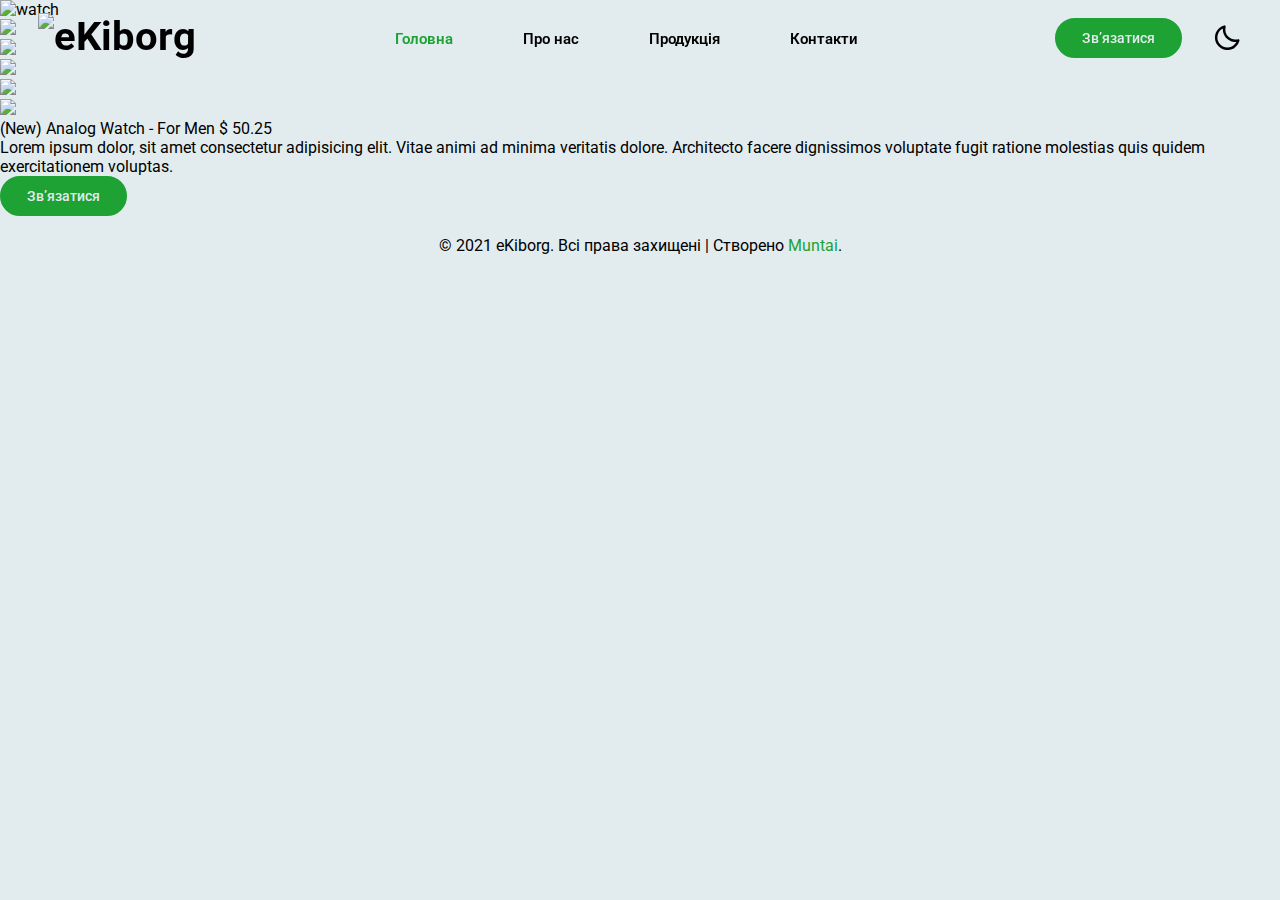
==== commit 6cf94cab: "in work 4" ====
--- a/kostyum-zimovij.html
+++ b/kostyum-zimovij.html
@@ -50,6 +50,32 @@
 
 
 
+	<div class = "main-wrapper">
+		<div class = "container-product">
+				<div class = "product-div">
+						<div class = "product-div-left">
+								<div class = "img-container-product">
+										<img src = "img/w1.png" alt = "watch">
+								</div>
+								<div class = "hover-container-product">
+										<div><img src = "img/w1.png"></div>
+										<div><img src = "img/w2.png"></div>
+										<div><img src = "img/w3.png"></div>
+										<div><img src = "img/w4.png"></div>
+										<div><img src = "img/w5.png"></div>
+								</div>
+						</div>
+						<div class = "product-div-right">
+								<span class = "product-name">(New) Analog Watch - For Men</span>
+								<span class = "product-price">$ 50.25</span>
+								<p class = "product-description">Lorem ipsum dolor, sit amet consectetur adipisicing elit. Vitae animi ad minima veritatis dolore. Architecto facere dignissimos voluptate fugit ratione molestias quis quidem exercitationem voluptas.</p>
+								<div class = "btn-groups">
+									<a href="#contact" class="h-btn">Звʼязатися</a>
+								</div>
+						</div>
+				</div>
+		</div>
+	</div>
 
 
 
@@ -64,10 +90,7 @@
 
 	
 	<script src="js/app.js"></script>
-	<script src="js/product.js"></script>
-	
-	<!--=============== SWIPER JS ===============-->
-	<script src="/js/swiper-bundle.min.js"></script>
+
 
 </body>
 </html>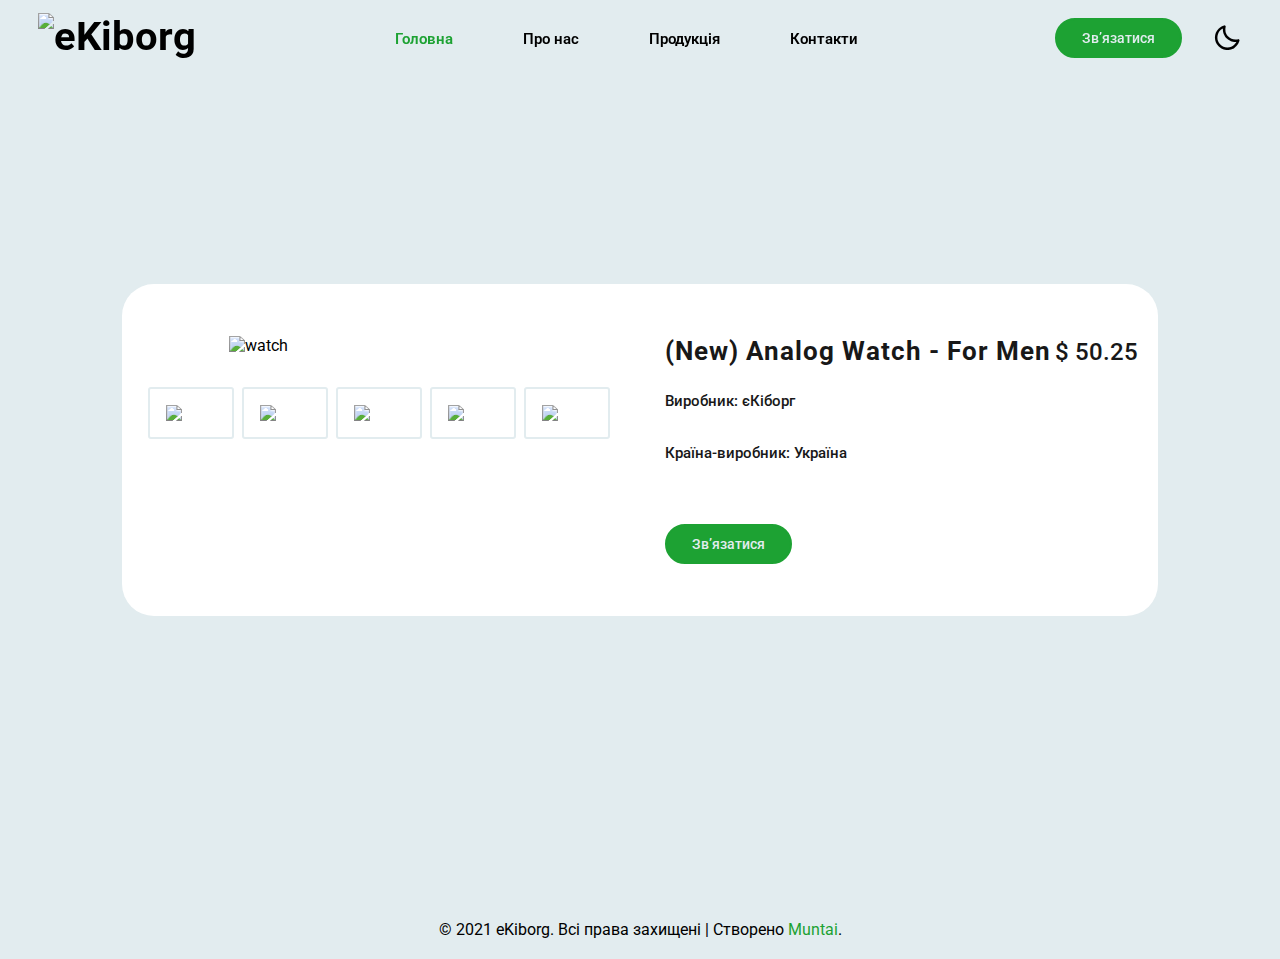
==== commit db45de17: "in home4" ====
--- a/kostyum-zimovij.html
+++ b/kostyum-zimovij.html
@@ -7,11 +7,10 @@
 	<meta http-equiv="X-UA-Compatible" content="ie=edge">
 
 	<title>eKiborg - Військова форма для захисників України | Тактична форма від українського виробника</title>
-  <meta name="title" content="eKiborg - Військова форма для захисників України | Тактична форма від українського виробника">
-  <meta name="description" content="Купити військову форму. Тактичний одяг високої якості вироблений в Україні. Ми працюємо тільки з якісними матеріалами, які проходять випробування вогнем і водою! Щоб наші воїни були на 100% захищені!">
+	<meta name="title" content="eKiborg - Військова форма для захисників України | Тактична форма від українського виробника">
+	<meta name="description" content="Купити військову форму. Тактичний одяг високої якості вироблений в Україні. Ми працюємо тільки з якісними матеріалами, які проходять випробування вогнем і водою! Щоб наші воїни були на 100% захищені!">
 
-  <link rel="stylesheet" href="./css/style.css">
-	<link rel="stylesheet" href="./css/product.css">
+  	<link rel="stylesheet" href="./css/style.css">
 
 	<link rel="stylesheet" href="https://cdnjs.cloudflare.com/ajax/libs/font-awesome/5.15.1/css/all.min.css" integrity="sha512-+4zCK9k+qNFUR5X+cKL9EIR+ZOhtIloNl9GIKS57V1MyNsYpYcUrUeQc9vNfzsWfV28IaLL3i96P9sdNyeRssA==" crossorigin="anonymous" />
 
@@ -19,7 +18,6 @@
 	<link rel="stylesheet"
 		  href="https://unpkg.com/boxicons@latest/css/boxicons.min.css">
 
-	<link rel="stylesheet" href="/css/swiper-bundle.min.css">
 
 	<!---google fonts--->
 	<link rel="preconnect" href="https://fonts.googleapis.com">
@@ -55,7 +53,7 @@
 				<div class = "product-div">
 						<div class = "product-div-left">
 								<div class = "img-container-product">
-										<img src = "img/w1.png" alt = "watch">
+										<img src = "img/w1.png" alt = "watch" id="main-img">
 								</div>
 								<div class = "hover-container-product">
 										<div><img src = "img/w1.png"></div>
@@ -68,7 +66,9 @@
 						<div class = "product-div-right">
 								<span class = "product-name">(New) Analog Watch - For Men</span>
 								<span class = "product-price">$ 50.25</span>
-								<p class = "product-description">Lorem ipsum dolor, sit amet consectetur adipisicing elit. Vitae animi ad minima veritatis dolore. Architecto facere dignissimos voluptate fugit ratione molestias quis quidem exercitationem voluptas.</p>
+								<p class = "product-description">Виробник: єКіборг<br><br> Країна-виробник: Україна<br><br>
+
+								</p>
 								<div class = "btn-groups">
 									<a href="#contact" class="h-btn">Звʼязатися</a>
 								</div>
@@ -90,7 +90,7 @@
 
 	
 	<script src="js/app.js"></script>
-
+	<script src="js/product.js"></script>
 
 </body>
 </html>--- a/css/style.css
+++ b/css/style.css
@@ -664,6 +664,102 @@
 
 /*Product*/
 
+.main-wrapper {
+	min-height: 100vh;
+	background-color: var(--bg-color);
+	display: flex;
+	align-items: center;
+	justify-content: center;
+}
+.container-product{
+	max-width: 1200px;
+	padding: 5rem 1rem;
+	margin: 0 auto;
+}
+.product-div {
+	margin: 1rem 0;
+	padding: 2rem 0;
+	display: grid;
+	grid-template-columns: repeat(2, 1fr);
+	background-color: var(--second-color);
+	border-radius: 2rem;
+	column-gap: 10px;
+}
+.product-div-left {
+	padding: 20px;
+}
+.product-div-right {
+	padding: 20px;
+}
+.product-div-right p {
+	color: var(--text-color);
+	font-size: var(--p-font);
+	font-weight: 500;
+	line-height: 26px;
+	max-width: 550px;
+	margin-bottom: 2rem;
+}
+
+.img-container-product img {
+	width: 300px;
+	margin: 0 auto;
+	display: block;
+}
+.hover-container-product {
+	display: flex;
+	flex-wrap: wrap;
+	align-items: center;
+	justify-content: center;
+	margin-top: 32px;
+}
+.hover-container-product div{
+	border: 2px solid var(--bg-color);
+	padding: 1rem;
+	border-radius: 3px;
+	margin: 0 4px 8px 4px;
+	display: flex;
+	align-items: center;
+	justify-content: center;
+}
+.active{
+	border-color: var(--bg-color)!important;
+}
+.hover-container-product div:hover{
+	border-color: var(--bg-color);
+}
+.hover-container-product div img{
+	width: 50px;
+	cursor: pointer;
+}
+/*.product-div-right span{
+	display: block;
+
+}*/
+.product-name{
+	font-size: 26px;
+	margin-bottom: 22px;
+	font-weight: 700;
+	letter-spacing: 1px;
+	opacity: 0.9;
+	
+}
+.product-price{
+	font-weight: 700;
+	font-size: 24px;
+	opacity: 0.9;
+	font-weight: 500;
+}
+
+.product-description{
+	font-weight: 18px;
+	line-height: 1.6;
+	font-weight: 300;
+	opacity: 0.9;
+	margin-top: 22px;
+}
+.btn-groups{
+	margin-top: 22px;
+}
 
 
 
@@ -781,6 +877,8 @@
 	}
 }
 
+
+
 @media (max-width: 860px){
 	.home{
 		grid-template-columns: 1fr;
@@ -798,6 +896,20 @@
 	.about-img{
 		text-align: center;
 	}
+	.product-div{
+		grid-template-columns: 100%;
+	}
+	.product-div-right{
+			text-align: center;
+	}
+	.product-rating{
+			justify-content: center;
+	}
+	.product-description{
+			max-width: 400px;
+			margin-right: auto;
+			margin-left: auto;
+	}
 }
 
 @media (max-width: 600px) {
@@ -821,7 +933,7 @@
 	}
 
 	.logo {
-		font-size: 32px;
+		height: auto;
 	}
 
 	#menu-icon {
@@ -853,6 +965,10 @@
 		--big-font: 2.8rem;
 		--h2-font: 2rem;
 	}
+	.btn-groups button{
+		width: 100%;
+		margin-bottom: 10px;
+	}
 }
 
 @media (max-width: 440px){
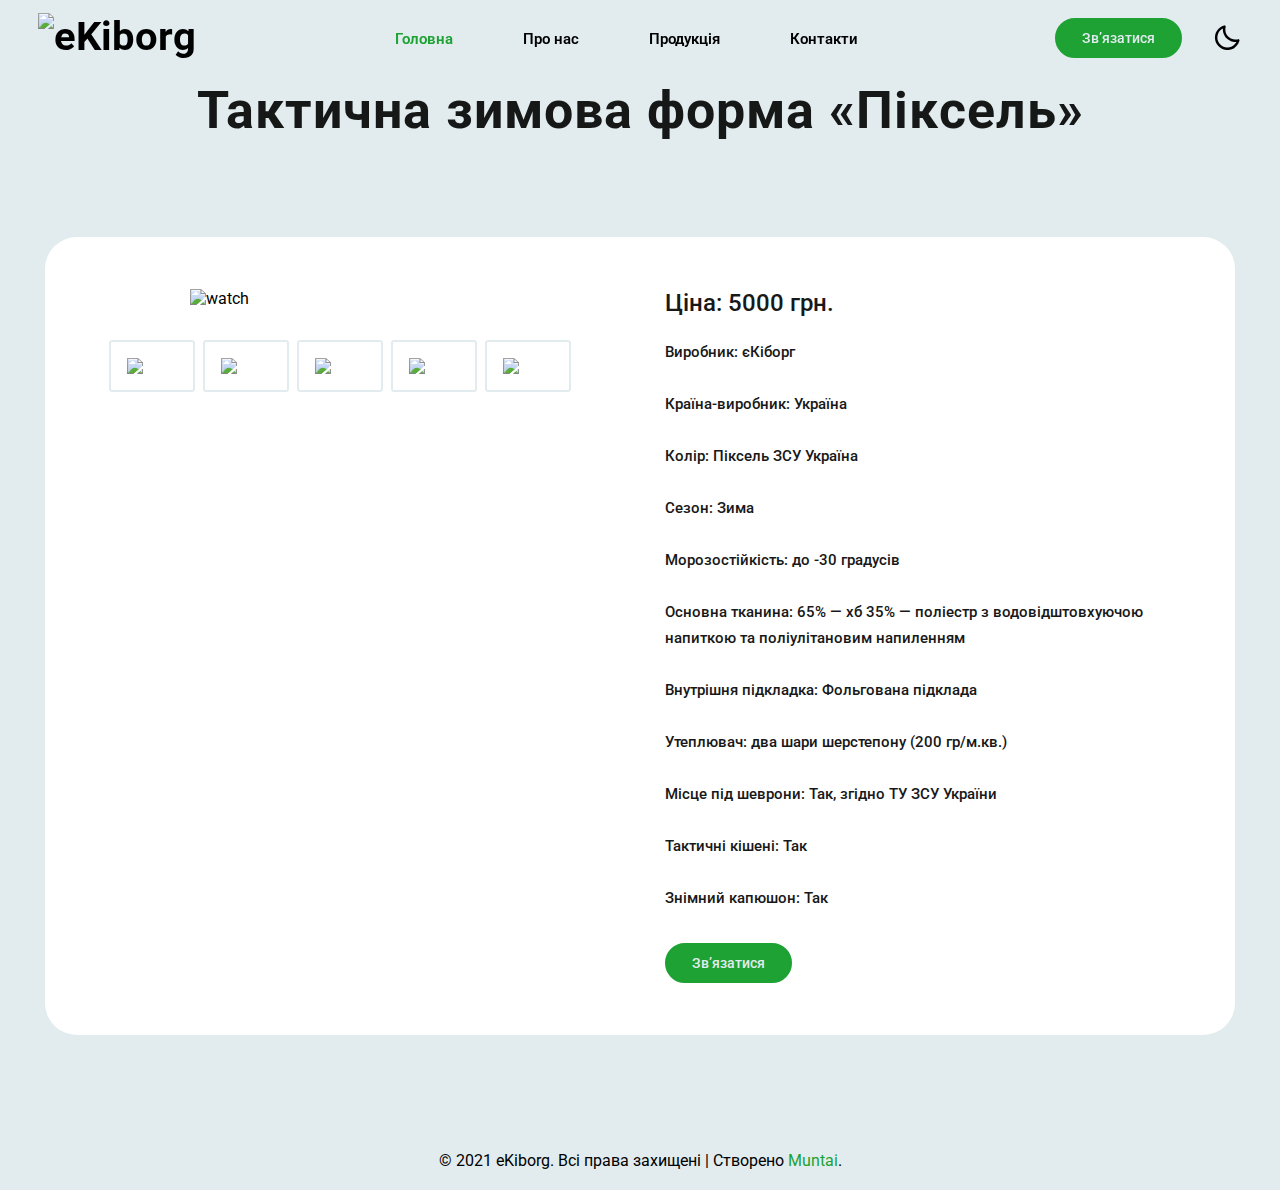
==== commit ac079722: "in home6" ====
--- a/kostyum-zimovij.html
+++ b/kostyum-zimovij.html
@@ -47,13 +47,17 @@
 	</header>
 
 
+	<div class="product-text">
+		<h1>Тактична зимова форма «Піксель»</h1>
+	</div>
+
 
 	<div class = "main-wrapper">
 		<div class = "container-product">
 				<div class = "product-div">
 						<div class = "product-div-left">
 								<div class = "img-container-product">
-										<img src = "img/w1.png" alt = "watch" id="main-img">
+										<img src = "img/zimova-forma.jpg" alt = "watch" id="main-img">
 								</div>
 								<div class = "hover-container-product">
 										<div><img src = "img/w1.png"></div>
@@ -64,9 +68,9 @@
 								</div>
 						</div>
 						<div class = "product-div-right">
-								<span class = "product-name">(New) Analog Watch - For Men</span>
-								<span class = "product-price">$ 50.25</span>
-								<p class = "product-description">Виробник: єКіборг<br><br> Країна-виробник: Україна<br><br>
+
+								<span class = "product-price">Ціна: 5000 грн.</span>
+								<p class = "product-description">Виробник: єКіборг<br><br> Країна-виробник: Україна<br><br> Колір: Піксель ЗСУ Україна<br><br> Сезон: Зима<br><br> Морозостійкість: до -30 градусів<br><br> Основна тканина: 65% — хб 35% — поліестр з водовідштовхуючою напиткою та поліулітановим напиленням<br><br> Внутрішня підкладка: Фольгована підклада<br><br> Утеплювач: два шари шерстепону (200 гр/м.кв.)<br><br> Місце під шеврони: Так, згідно ТУ ЗСУ України<br><br> Тактичні кішені: Так<br><br> Знімний капюшон: Так
 
 								</p>
 								<div class = "btn-groups">
@@ -90,7 +94,6 @@
 
 	
 	<script src="js/app.js"></script>
-	<script src="js/product.js"></script>
 
 </body>
 </html>--- a/css/style.css
+++ b/css/style.css
@@ -229,11 +229,16 @@
 	box-shadow: var(--main-color) 0px 1px 25px;
 }
 
+header.sticky {
+	background: var(--bg-color);
+	padding: 12px 15%;
+}
+
 .box {
 	background: var(--second-color);
 	padding: 25px 40px;
 	border-radius: 2rem;
-	box-shadow: rgba(33, 35, 38, 0.1) opx 10px 10px -10px;
+	box-shadow: rgba(33, 35, 38, .1) opx 10px 10px 10px;
 	transition: all ease .55s;
 	cursor: pointer;
 }
@@ -673,7 +678,7 @@
 }
 .container-product{
 	max-width: 1200px;
-	padding: 5rem 1rem;
+	padding: 5rem 0;
 	margin: 0 auto;
 }
 .product-div {
@@ -731,10 +736,19 @@
 	width: 50px;
 	cursor: pointer;
 }
-/*.product-div-right span{
+.product-div-right span{
 	display: block;
 
-}*/
+}
+.product-text {
+	text-align: center;
+	font-size: 26px;
+	margin-block-start: 80px;
+	font-weight: 700;
+	letter-spacing: 1px;
+	opacity: 0.9;
+}
+
 .product-name{
 	font-size: 26px;
 	margin-bottom: 22px;
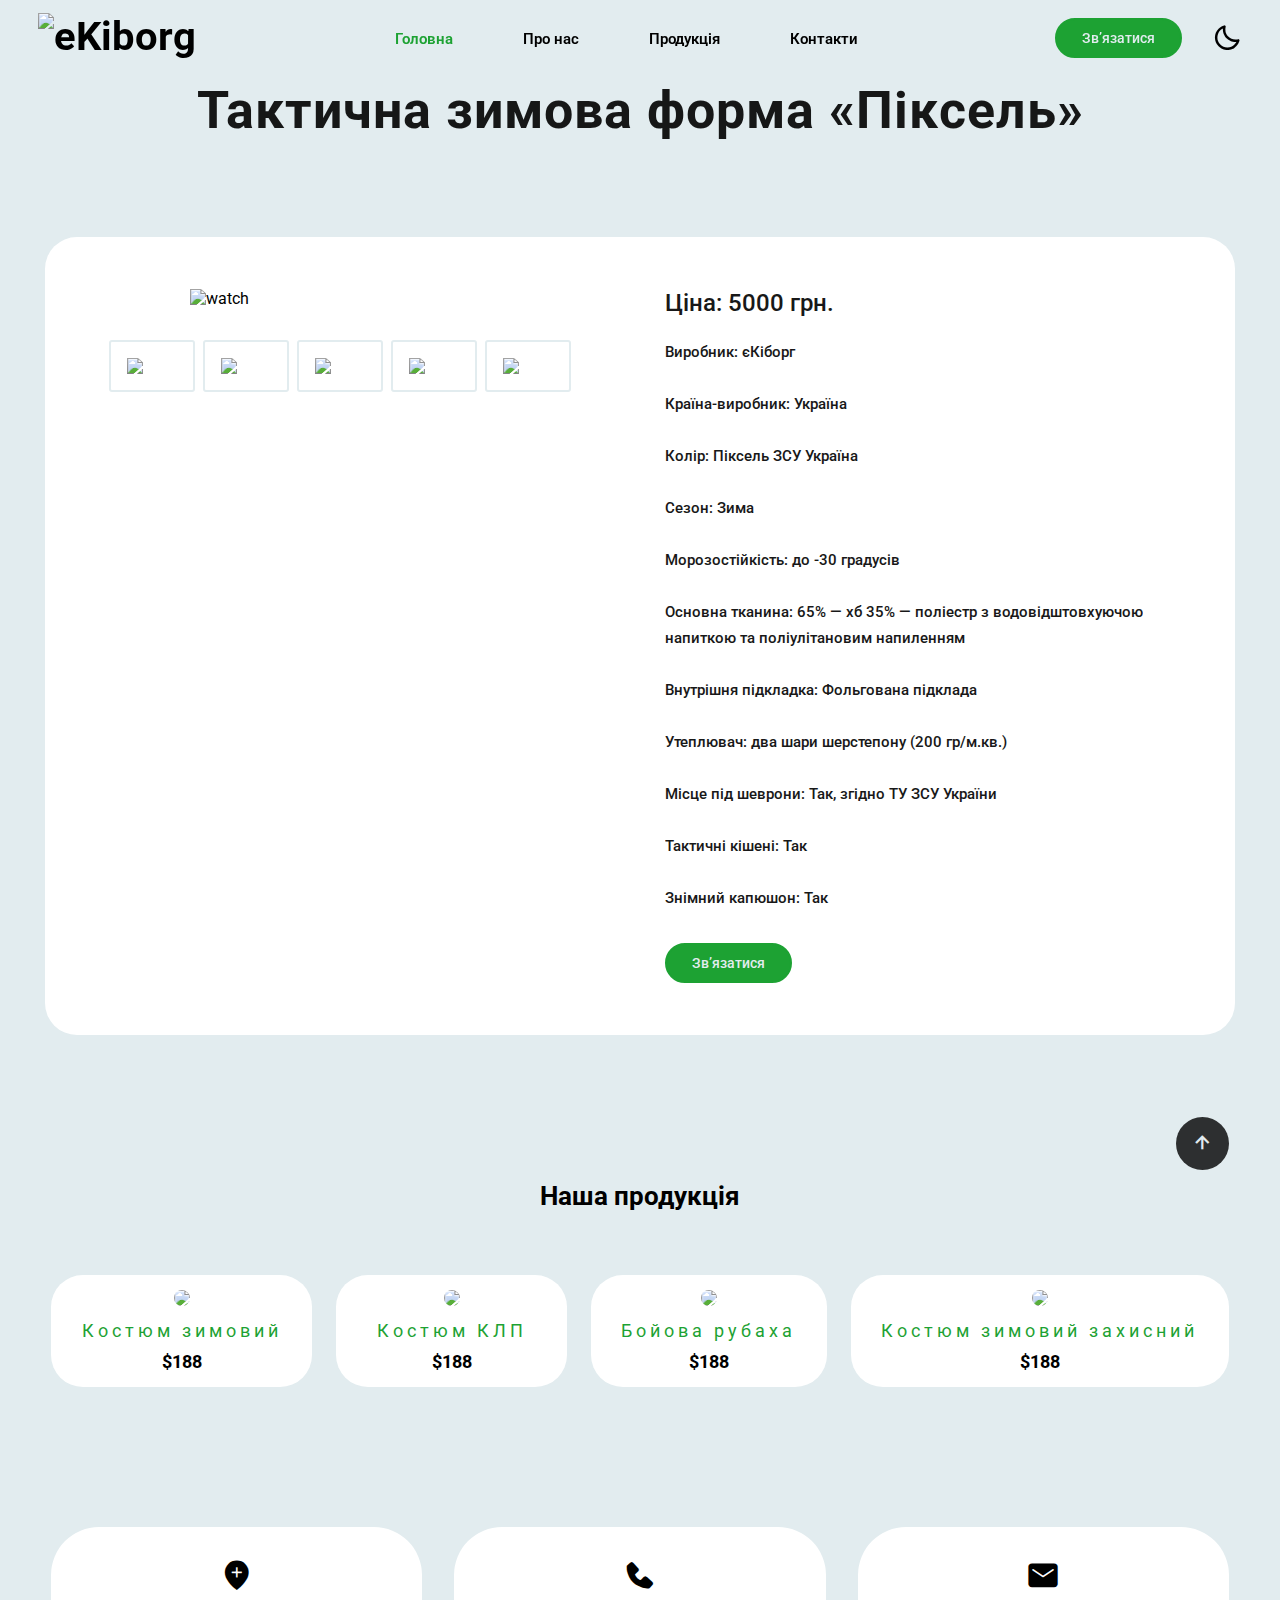
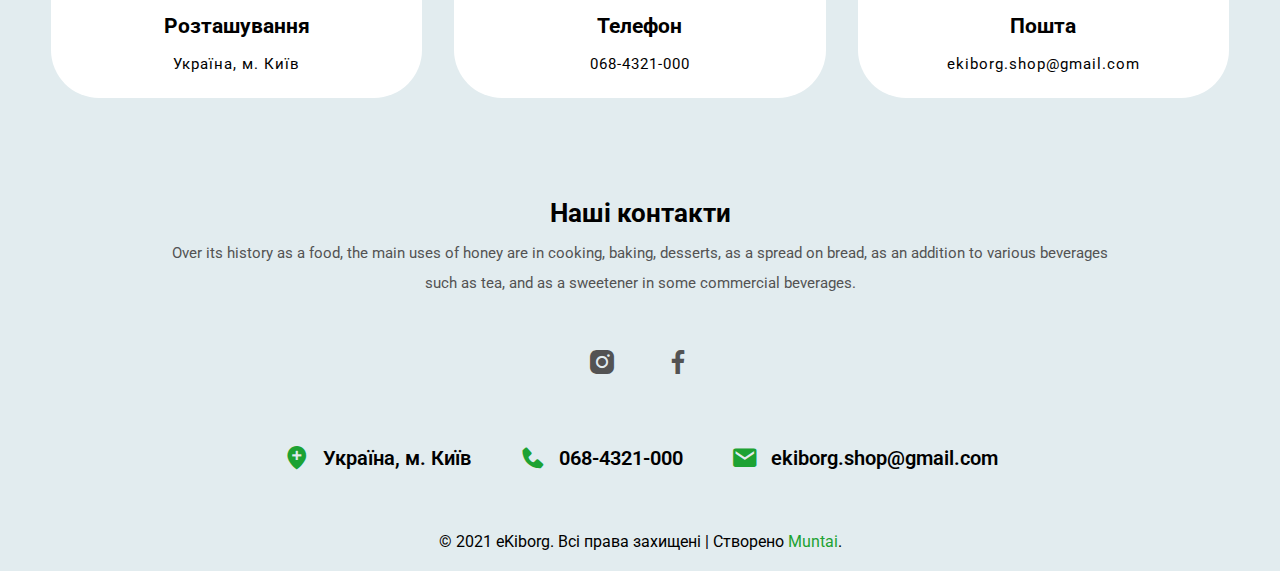
==== commit a0652a52: "in home7" ====
--- a/kostyum-zimovij.html
+++ b/kostyum-zimovij.html
@@ -81,7 +81,101 @@
 		</div>
 	</div>
 
+	<!----ТОВАРЫ--->
+	<section class="new" id="shop">
+		<div class="center-text">
+			<h2>Наша продукція</h2>
+		</div>
 
+		<div class="new-content">
+			<div class="box">
+				<a href="kostyum-zimovij.html">
+					<img src="img/zimova-forma.jpg">
+				</a>
+				<h5>Костюм зимовий</h5>
+				<h6>$188</h6>
+			</div>
+
+			<div class="box">
+				<img src="img/zimova-forma.jpg">
+				<h5>Костюм КЛП</h5>
+				<h6>$188</h6>
+				<!--<div class="sale">
+					<h4>Sale</h4>
+				</div>-->
+			</div>
+
+			<div class="box">
+				<img src="img/zimova-forma.jpg">
+				<h5>Бойова рубаха</h5>
+				<h6>$188</h6>
+			</div>
+
+			<div class="box">
+				<img src="img/zimova-forma.jpg">
+				<h5>Костюм зимовий захисний</h5>
+				<h6>$188</h6>
+			</div>
+
+		</div>
+	</section>
+
+	<!--container--->
+	<section class="container work">
+		<div class="container-box">
+			<i class='bx bxs-location-plus'></i>
+			<h3>Розташування</h3>
+			<a>Україна, м. Київ</a>
+		</div>
+
+		<div class="container-box">
+			<i class='bx bxs-phone' ></i>
+			<h3>Телефон</h3>
+			<a href="tel:+380684321000">068-4321-000</a>
+		</div>
+
+		<div class="container-box">
+			<i class='bx bxs-envelope' ></i>
+			<h3>Пошта</h3>
+			<a href="mailto:ekiborg.shop@gmail.com">ekiborg.shop@gmail.com</a>
+		</div>
+
+	</section>
+
+	<!---contact--->
+	<section class="contact" id="contact">
+		<div class="contact-content">
+
+			<div class="contact-text">
+				<h2>Наші контакти</h2>
+				<p>Over its history as a food, the main uses of honey are in cooking, baking, desserts, as a spread on bread, as an addition to various beverages such as tea, and as a sweetener in some commercial beverages.</p>
+				<div class="social">
+					<a href="#" class="clr"><i class='bx bxl-instagram-alt' ></i></a>
+					<a href="#"><i class='bx bxl-facebook' ></i></a>
+				</div>
+			</div>
+
+			<div class="details">
+				<div class="main-d">
+					<a><i class='bx bxs-location-plus' ></i>Україна, м. Київ</a>
+				</div>
+
+				<div class="main-d">
+					<a href="tel:+380684321000"><i class='bx bxs-phone' ></i>068-4321-000</a>
+				</div>
+
+				<div class="main-d">
+					<a href="mailto:ekiborg.shop@gmail.com"><i class='bx bxs-envelope' ></i>ekiborg.shop@gmail.com</a>
+				</div>
+
+				<!---scroll top--->
+				<a href="#" class="scrollup" id="scroll-up">
+					<i class="bx bx-up-arrow-alt scrollup__icon"></i>
+				</a>
+
+			</div>
+		</div>
+	</section>
 
 
 	<!--End section-->
--- a/css/style.css
+++ b/css/style.css
@@ -269,7 +269,7 @@
 }
 
 .box:hover {
-	transform: translateY(-5px) scale(1.1);
+	transform: translateY(-4px) scale(1.05);
 }
 
 .down-arrow {
@@ -507,7 +507,7 @@
 .new-content{
 	display: grid;
 	grid-template-columns: repeat(auto-fit, minmax(200px, auto));
-	gap: 1.3rem;
+	gap: 1.5rem;
 	align-items: center;
 	margin-top: 4rem;
 	text-align: center;
@@ -585,6 +585,9 @@
 	color: var(--text-color);
 	font-size: 20px;
 	font-weight: 600;
+}
+.main-d a:hover {
+	color: var(--main-color);
 }
 .main-d i{
 	vertical-align: middle;
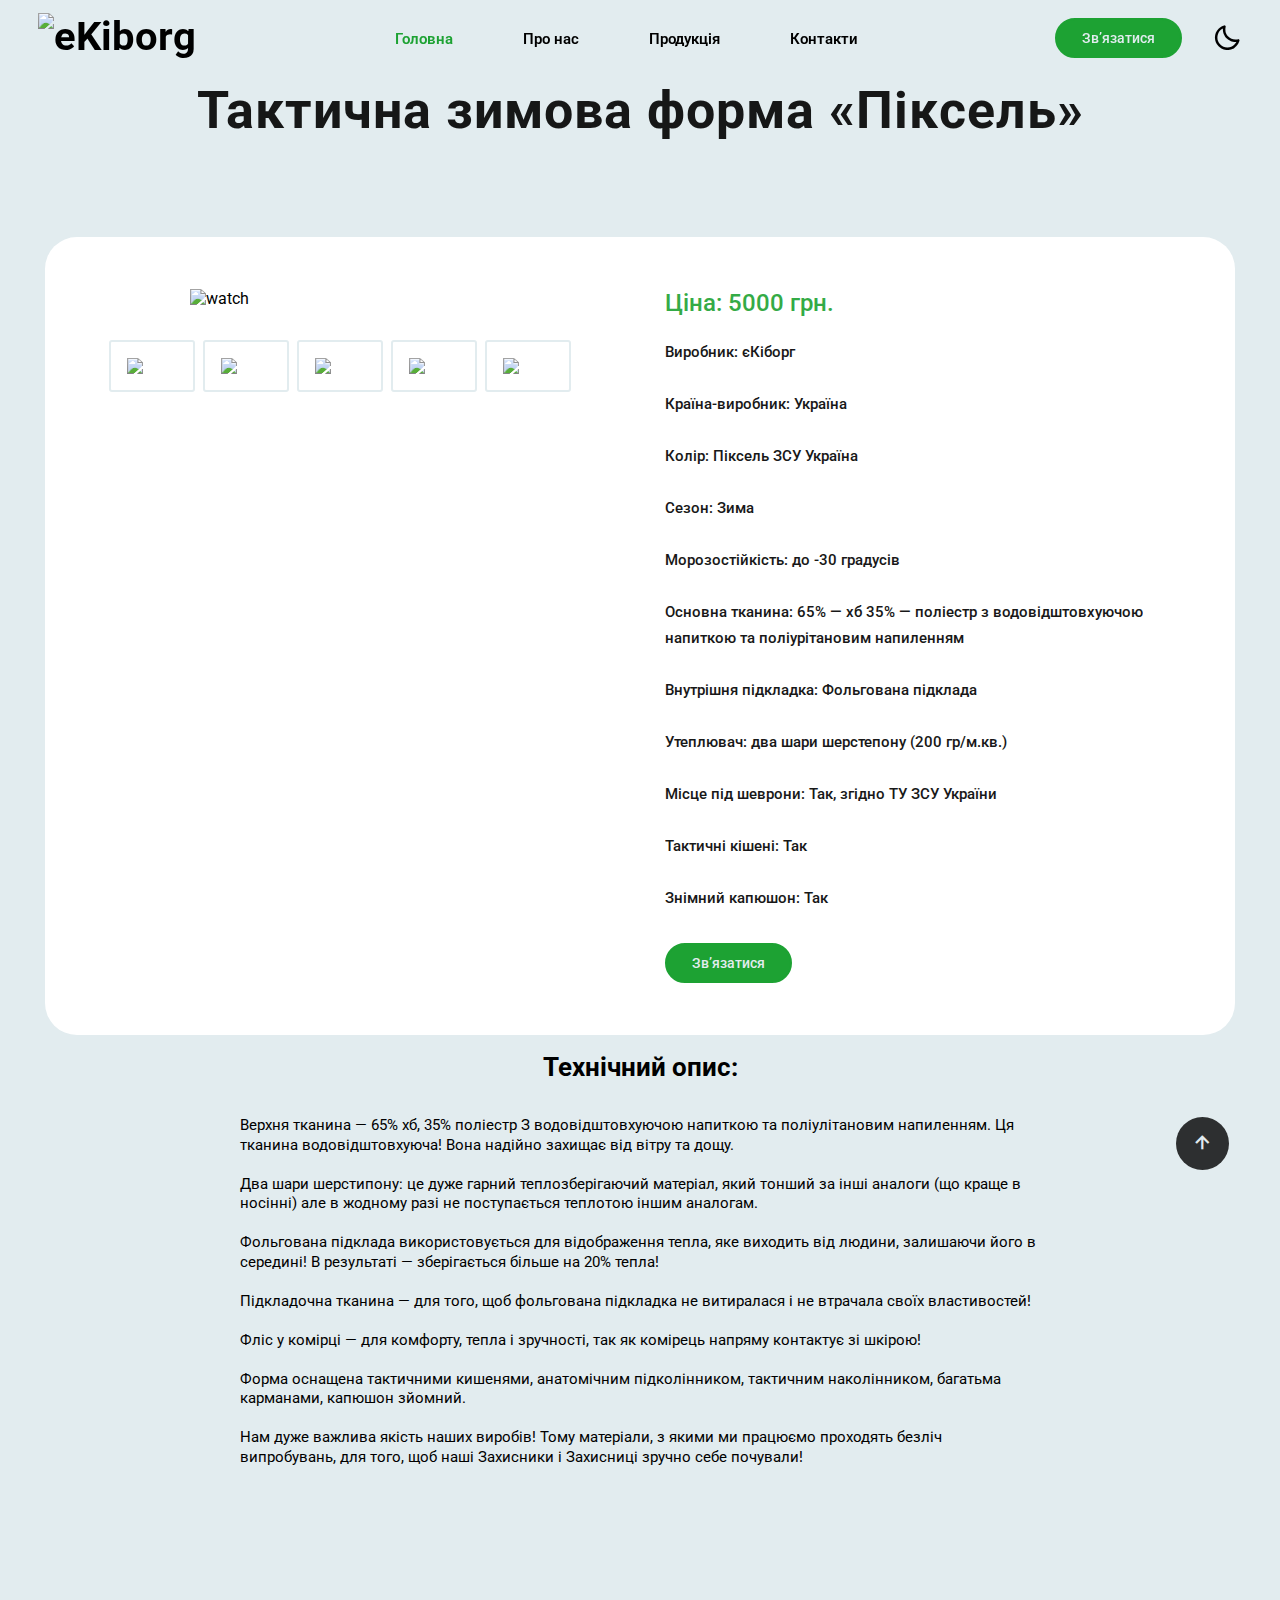
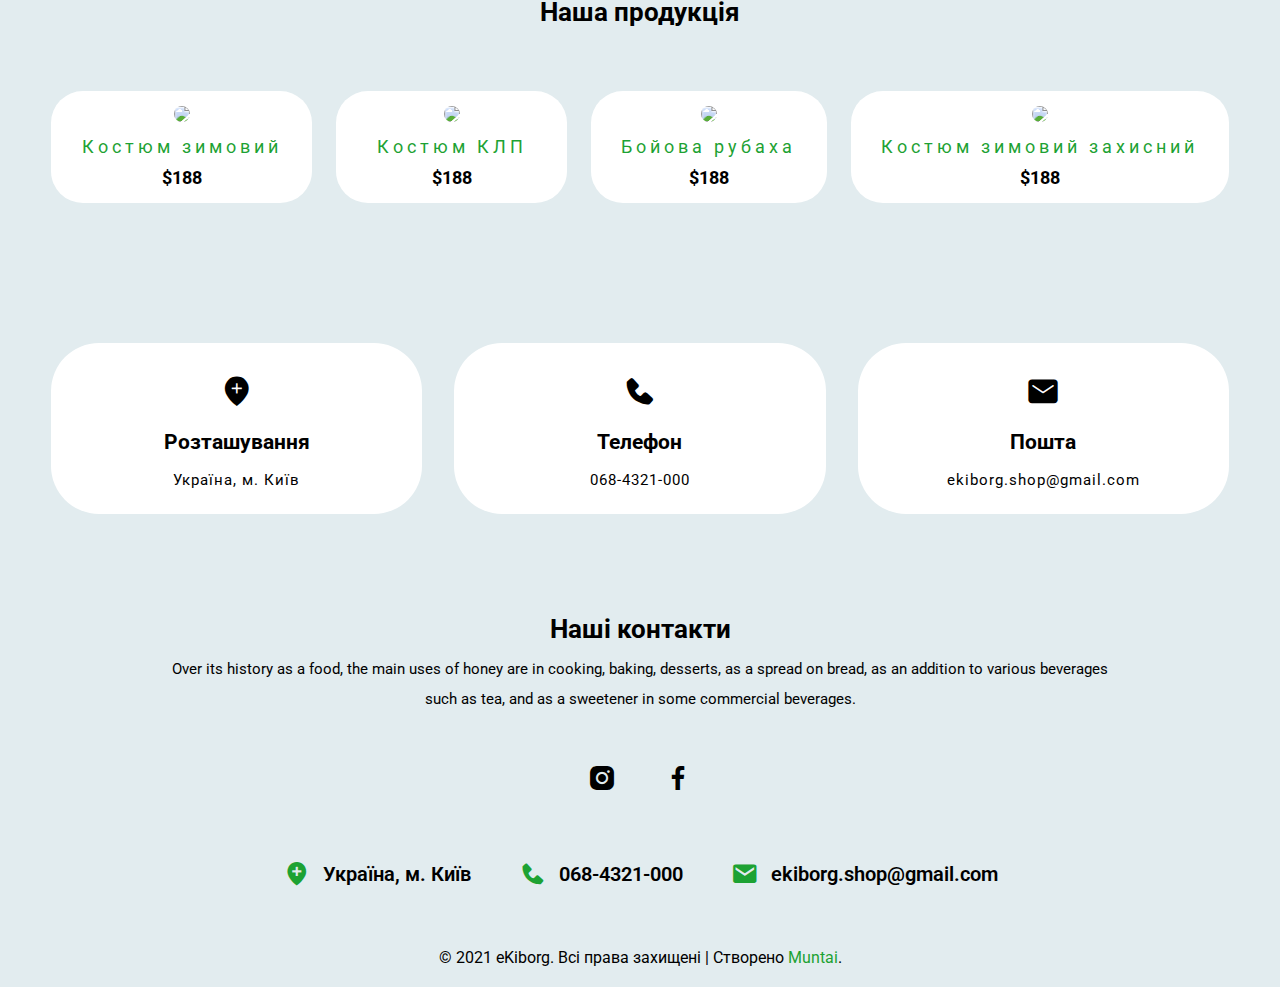
==== commit 6bfc20a9: "in home8" ====
--- a/kostyum-zimovij.html
+++ b/kostyum-zimovij.html
@@ -70,13 +70,18 @@
 						<div class = "product-div-right">
 
 								<span class = "product-price">Ціна: 5000 грн.</span>
-								<p class = "product-description">Виробник: єКіборг<br><br> Країна-виробник: Україна<br><br> Колір: Піксель ЗСУ Україна<br><br> Сезон: Зима<br><br> Морозостійкість: до -30 градусів<br><br> Основна тканина: 65% — хб 35% — поліестр з водовідштовхуючою напиткою та поліулітановим напиленням<br><br> Внутрішня підкладка: Фольгована підклада<br><br> Утеплювач: два шари шерстепону (200 гр/м.кв.)<br><br> Місце під шеврони: Так, згідно ТУ ЗСУ України<br><br> Тактичні кішені: Так<br><br> Знімний капюшон: Так
+								<p class = "product-description">Виробник: єКіборг<br><br> Країна-виробник: Україна<br><br> Колір: Піксель ЗСУ Україна<br><br> Сезон: Зима<br><br> Морозостійкість: до -30 градусів<br><br> Основна тканина: 65% — хб 35% — поліестр з водовідштовхуючою напиткою та поліурітановим напиленням<br><br> Внутрішня підкладка: Фольгована підклада<br><br> Утеплювач: два шари шерстепону (200 гр/м.кв.)<br><br> Місце під шеврони: Так, згідно ТУ ЗСУ України<br><br> Тактичні кішені: Так<br><br> Знімний капюшон: Так
 
 								</p>
 								<div class = "btn-groups">
 									<a href="#contact" class="h-btn">Звʼязатися</a>
 								</div>
 						</div>
+				</div>
+				<div class="about-product">
+					<h2>Технічний опис:</h2>
+					<p>Верхня тканина — 65% хб, 35% поліестр
+						З водовідштовхуючою напиткою та поліулітановим напиленням. Ця тканина водовідштовхуюча! Вона надійно захищає від вітру та дощу.<br> <br>Два шари шерстипону: це дуже гарний теплозберігаючий матеріал, який тонший за інші аналоги (що краще в носінні) але в жодному разі не поступається теплотою іншим аналогам.<br> <br> Фольгована підклада використовується для відображення тепла, яке виходить від людини, залишаючи його в середині! В результаті — зберігається більше на 20% тепла!<br> <br> Підкладочна тканина — для того, щоб фольгована підкладка не витиралася і не втрачала своїх властивостей!<br> <br> Фліс у комірці — для комфорту, тепла і зручності, так як комірець напряму контактує зі шкірою! <br> <br> Форма оснащена тактичними кишенями, анатомічним підколінником, тактичним наколінником, багатьма карманами, капюшон зйомний.<br> <br> Нам дуже важлива якість наших виробів! Тому матеріали, з якими ми працюємо проходять безліч випробувань, для того, щоб наші Захисники і Захисниці зручно себе почували!</p>
 				</div>
 		</div>
 	</div>
--- a/css/style.css
+++ b/css/style.css
@@ -332,6 +332,9 @@
 	font-weight: bold;
 	margin: 6px 0;
 }
+.container-box i:hover {
+	color: var(--main-color);
+}
 .container-box a{
 	color: var(--text-color);
 	font-size: var(--p-font);
@@ -359,7 +362,6 @@
 	border-radius: 2rem;
 }
 .about-text h2{
-	font-size: var(--bg-color);
 	line-height: 1.3;
 	margin-bottom: 2rem;
 	font-size: var(--h2-font);
@@ -554,7 +556,7 @@
 	margin-bottom: 10px;
 }
 .contact-text p{
-	color: var(--other-color);
+	color: var(--text-color);
 	font-size: var(--p-font);
 	max-width: 950px;
 	line-height: 30px;
@@ -563,12 +565,12 @@
 .social i{
 	display: inline-block;
 	font-size: 32px;
-	color: var(--other-color);
+	color: var(--text-color);
 	margin: 0 20px;
 	transition: all .50s ease;
 }
 .social .clr i {
-	color: var(--other-color);
+	color: var(--text-color);
 }
 .social i:hover{
 	color: var(--main-color);
@@ -763,6 +765,7 @@
 .product-price{
 	font-weight: 700;
 	font-size: 24px;
+	color: var(--main-color);
 	opacity: 0.9;
 	font-weight: 500;
 }
@@ -778,6 +781,23 @@
 	margin-top: 22px;
 }
 
+.about-product {
+	display: block;
+	margin: 0 auto;
+	max-width: 800px;
+}
+
+.about-product h2 {
+	line-height: 1.3;
+	margin-bottom: 2rem;
+	font-size: var(--h2-font);
+	text-align: center;
+}
+
+.about-product p {
+	line-height: 1.3;
+	font-size: var(--p-font);
+}
 
 
 @media (max-width: 1600px) {
